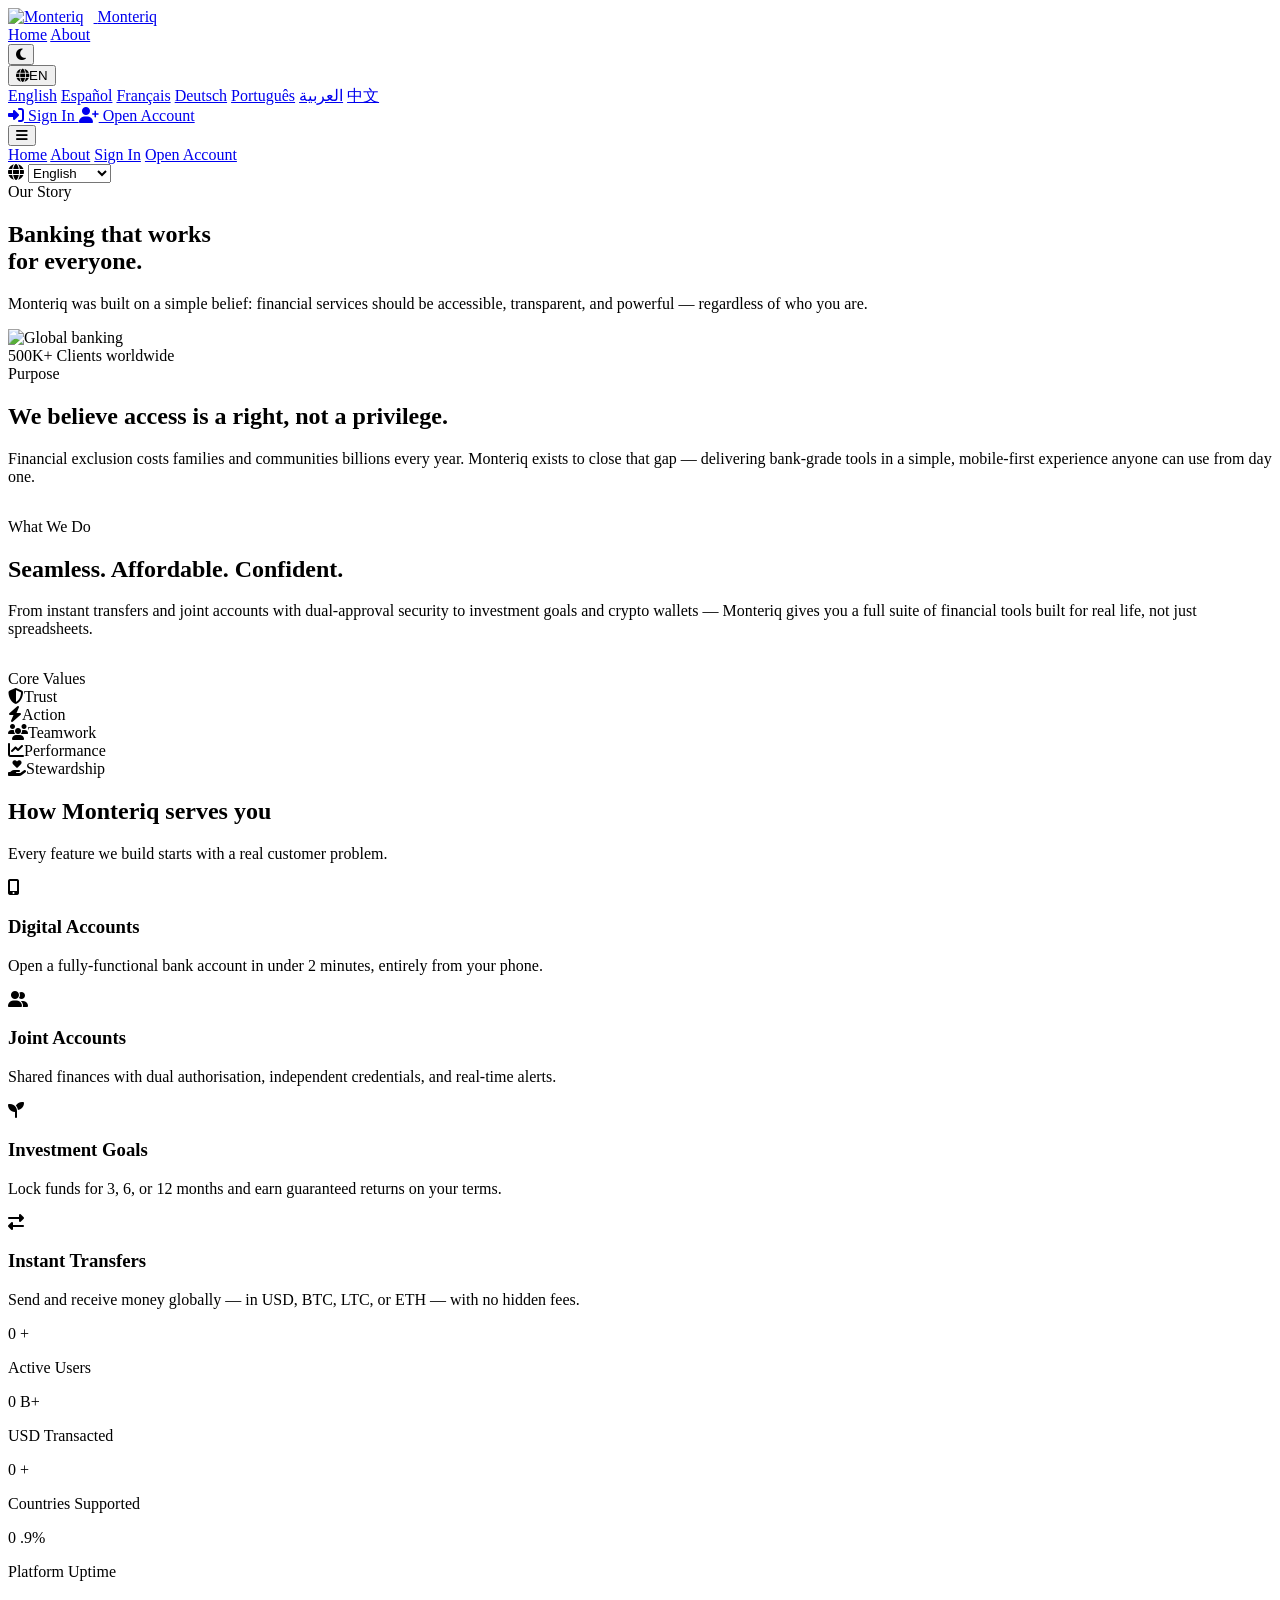
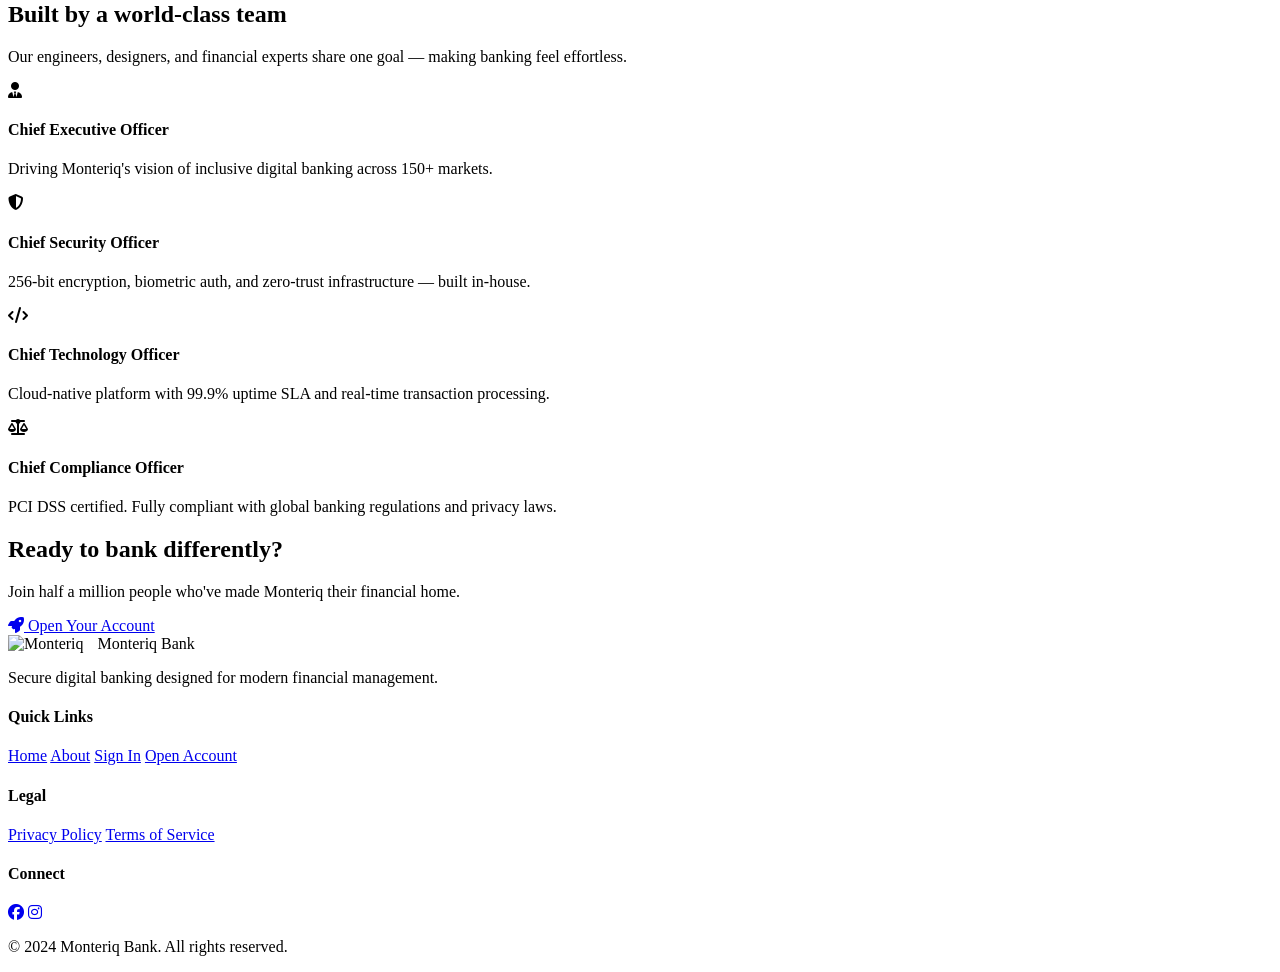
==== public/about.html @ e7276f1b "initial commit" ====
<!DOCTYPE html>
<html lang="en" data-theme="light">
<head>
    <meta charset="UTF-8">
    <meta name="viewport" content="width=device-width, initial-scale=1.0, maximum-scale=1.0, user-scalable=yes">
    <title>About Monteriq Bank — Our Mission & Story</title>
    
    <!-- Open Graph / Social Media Meta Tags -->
    <meta property="og:title" content="Monteriq Bank">
    <meta property="og:description" content="Banking that works for everyone.">
    <meta property="og:image" content="https://res.cloudinary.com/dcudfj0sm/image/upload/v1774079843/Monteriq_OG_ptckni.png">
    <meta property="og:url" content="https://monteriq-bank.com">
    <meta property="og:type" content="website">
    <meta property="og:site_name" content="Monteriq Bank">
    
    <!-- Twitter Card -->
    <meta name="twitter:card" content="summary_large_image">
    <meta name="twitter:title" content="Monteriq Bank">
    <meta name="twitter:description" content="Banking that works for everyone.">
    <meta name="twitter:image" content="https://res.cloudinary.com/dcudfj0sm/image/upload/v1774079843/Monteriq_OG_ptckni.png">
    
    <!-- Favicon -->
    <link rel="icon" type="image/png" href="https://res.cloudinary.com/dcudfj0sm/image/upload/v1774079843/monteriqfavicon_h2htpp.png">
    <link rel="apple-touch-icon" href="https://res.cloudinary.com/dcudfj0sm/image/upload/v1774079843/monteriqfavicon_h2htpp.png">

    <!-- Font Awesome -->
    <link rel="stylesheet" href="https://cdnjs.cloudflare.com/ajax/libs/font-awesome/6.5.1/css/all.min.css">
    <!-- Google Fonts -->
    <link href="https://fonts.googleapis.com/css2?family=Syne:wght@400;600;700;800&family=DM+Sans:ital,wght@0,300;0,400;0,500;0,600;1,300&display=swap" rel="stylesheet">

    <!-- Shared CSS -->
    <link rel="stylesheet" href="/css/main.css">
    <link rel="stylesheet" href="/css/components.css">
    <link rel="stylesheet" href="/css/utilities.css">
    <link rel="stylesheet" href="/css/theme.css">

    <!-- About-specific CSS -->
    <link rel="stylesheet" href="/css/pages/about.css">
    <link rel="stylesheet" href="/css/pages/home.css">
</head>
<body>

<!-- ══════════════════════════════════════════════
     NAVBAR  (identical structure to home.html)
══════════════════════════════════════════════ -->
<nav class="navbar">
    <div class="nav-container">
        <div class="nav-left">
            <a href="/home.html" class="logo">
                <img src="https://res.cloudinary.com/dmbgczlom/image/upload/v1772982505/Monteriq-logo_v2s9ns.svg"
                     alt="Monteriq" class="logo-img"
                     style="height:36px;width:36px;margin-right:10px;">
                <span>Monteriq</span>
            </a>
        </div>

        <div class="nav-right">
            <div class="nav-links">
                <a href="/home.html">Home</a>
                <a href="/about.html" class="active">About</a>
            </div>

            <div class="nav-actions">
                <button class="theme-toggle" id="themeToggle"><i class="fas fa-moon"></i></button>

                <!-- Language selector -->
                <div class="language-selector">
                    <button class="lang-btn"><i class="fas fa-globe"></i><span>EN</span></button>
                    <div class="lang-dropdown">
                        <a href="#" data-lang="en">English</a>
                        <a href="#" data-lang="es">Español</a>
                        <a href="#" data-lang="fr">Français</a>
                        <a href="#" data-lang="de">Deutsch</a>
                        <a href="#" data-lang="pt">Português</a>
                        <a href="#" data-lang="ar">العربية</a>
                        <a href="#" data-lang="zh">中文</a>
                    </div>
                </div>

                <div class="auth-buttons">
                    <a href="/auth.html" class="btn btn-outline">
                        <i class="fas fa-sign-in-alt"></i> Sign In
                    </a>
                    <a href="/auth.html" class="btn btn-primary">
                        <i class="fas fa-user-plus"></i> Open Account
                    </a>
                </div>
            </div>

            <button class="mobile-menu-toggle"><i class="fas fa-bars"></i></button>
        </div>
    </div>

    <!-- Mobile Menu -->
    <div class="mobile-menu">
        <a href="/home.html">Home</a>
        <a href="/about.html">About</a>
        <a href="/auth.html">Sign In</a>
        <a href="/auth.html">Open Account</a>
        <div class="mobile-lang">
            <i class="fas fa-globe"></i>
            <select id="mobileLangSelect">
                <option value="en">English</option>
                <option value="es">Español</option>
                <option value="fr">Français</option>
                <option value="de">Deutsch</option>
                <option value="pt">Português</option>
                <option value="ar">العربية</option>
                <option value="zh">中文</option>
            </select>
        </div>
    </div>
</nav>

<!-- ══════════════════════════════════════════════
     HERO — Mission Banner (accent bg)
══════════════════════════════════════════════ -->
<section class="about-hero">
    <div class="container">
        <div class="about-hero__tag">Our Story</div>
        <h1 class="about-hero__headline">
            Banking that works<br>
            <span class="about-hero__accent">for everyone.</span>
        </h1>
        <p class="about-hero__sub">
            Monteriq was built on a simple belief: financial services should be
            accessible, transparent, and powerful — regardless of who you are.
        </p>
    </div>
</section>

<!-- ══════════════════════════════════════════════
     PURPOSE / MISSION SPLIT  (image + text)
══════════════════════════════════════════════ -->
<section class="about-split container">
    <div class="about-split__visual">
        <img src="https://res.cloudinary.com/dmbgczlom/image/upload/v1772879558/global_jevwvj.webp"
             alt="Global banking" class="about-split__img">
        <div class="about-split__stat-bubble">
            <span class="stat-num">500K+</span>
            <span class="stat-lbl">Clients worldwide</span>
        </div>
    </div>

    <div class="about-split__content">
        <div class="about-section-tag">Purpose</div>
        <h2 class="about-h2">We believe access is a right, not a privilege.</h2>
        <p>Financial exclusion costs families and communities billions every year.
           Monteriq exists to close that gap — delivering bank-grade tools in a
           simple, mobile-first experience anyone can use from day one.</p>

        <div class="about-section-tag" style="margin-top:2rem;">What We Do</div>
        <h2 class="about-h2">Seamless. Affordable. Confident.</h2>
        <p>From instant transfers and joint accounts with dual-approval security
           to investment goals and crypto wallets — Monteriq gives you a full suite
           of financial tools built for real life, not just spreadsheets.</p>

        <div class="about-section-tag" style="margin-top:2rem;">Core Values</div>
        <div class="about-values">
            <div class="about-value"><i class="fas fa-shield-halved"></i><span>Trust</span></div>
            <div class="about-value"><i class="fas fa-bolt"></i><span>Action</span></div>
            <div class="about-value"><i class="fas fa-users"></i><span>Teamwork</span></div>
            <div class="about-value"><i class="fas fa-chart-line"></i><span>Performance</span></div>
            <div class="about-value"><i class="fas fa-hand-holding-heart"></i><span>Stewardship</span></div>
        </div>
    </div>
</section>

<!-- ══════════════════════════════════════════════
     HOW WE SERVE — 4-column icon grid
══════════════════════════════════════════════ -->
<section class="about-how">
    <div class="container">
        <h2 class="about-section-heading">How Monteriq serves you</h2>
        <p class="about-section-sub">Every feature we build starts with a real customer problem.</p>

        <div class="about-how__grid">
            <div class="about-how__card">
                <div class="about-how__icon"><i class="fas fa-mobile-alt"></i></div>
                <h3>Digital Accounts</h3>
                <p>Open a fully-functional bank account in under 2 minutes, entirely from your phone.</p>
            </div>
            <div class="about-how__card">
                <div class="about-how__icon"><i class="fas fa-user-friends"></i></div>
                <h3>Joint Accounts</h3>
                <p>Shared finances with dual authorisation, independent credentials, and real-time alerts.</p>
            </div>
            <div class="about-how__card">
                <div class="about-how__icon"><i class="fas fa-seedling"></i></div>
                <h3>Investment Goals</h3>
                <p>Lock funds for 3, 6, or 12 months and earn guaranteed returns on your terms.</p>
            </div>
            <div class="about-how__card">
                <div class="about-how__icon"><i class="fas fa-exchange-alt"></i></div>
                <h3>Instant Transfers</h3>
                <p>Send and receive money globally — in USD, BTC, LTC, or ETH — with no hidden fees.</p>
            </div>
        </div>
    </div>
</section>

<!-- ══════════════════════════════════════════════
     STATS — credential numbers row
══════════════════════════════════════════════ -->
<section class="about-stats">
    <div class="container">
        <div class="about-stats__grid">
            <div class="about-stats__item">
                <span class="about-stats__num" data-count="500000">0</span>
                <span class="about-stats__unit">+</span>
                <p>Active Users</p>
            </div>
            <div class="about-stats__item">
                <span class="about-stats__num" data-count="2">0</span>
                <span class="about-stats__unit">B+</span>
                <p>USD Transacted</p>
            </div>
            <div class="about-stats__item">
                <span class="about-stats__num" data-count="150">0</span>
                <span class="about-stats__unit">+</span>
                <p>Countries Supported</p>
            </div>
            <div class="about-stats__item">
                <span class="about-stats__num" data-count="99">0</span>
                <span class="about-stats__unit">.9%</span>
                <p>Platform Uptime</p>
            </div>
        </div>
    </div>
</section>

<!-- ══════════════════════════════════════════════
     TEAM / LEADERSHIP  (optional placeholder)
══════════════════════════════════════════════ -->
<section class="about-leadership container">
    <h2 class="about-section-heading">Built by a world-class team</h2>
    <p class="about-section-sub">Our engineers, designers, and financial experts share one goal — making banking feel effortless.</p>

    <div class="about-leadership__grid">
        <div class="about-leadership__card">
            <div class="about-leadership__avatar"><i class="fas fa-user-tie"></i></div>
            <h4>Chief Executive Officer</h4>
            <p>Driving Monteriq's vision of inclusive digital banking across 150+ markets.</p>
        </div>
        <div class="about-leadership__card">
            <div class="about-leadership__avatar"><i class="fas fa-shield-alt"></i></div>
            <h4>Chief Security Officer</h4>
            <p>256-bit encryption, biometric auth, and zero-trust infrastructure — built in-house.</p>
        </div>
        <div class="about-leadership__card">
            <div class="about-leadership__avatar"><i class="fas fa-code"></i></div>
            <h4>Chief Technology Officer</h4>
            <p>Cloud-native platform with 99.9% uptime SLA and real-time transaction processing.</p>
        </div>
        <div class="about-leadership__card">
            <div class="about-leadership__avatar"><i class="fas fa-balance-scale"></i></div>
            <h4>Chief Compliance Officer</h4>
            <p>PCI DSS certified. Fully compliant with global banking regulations and privacy laws.</p>
        </div>
    </div>
</section>

<!-- ══════════════════════════════════════════════
     CTA
══════════════════════════════════════════════ -->
<section class="about-cta">
    <div class="container">
        <h2>Ready to bank differently?</h2>
        <p>Join half a million people who've made Monteriq their financial home.</p>
        <a href="/auth.html" class="btn btn-primary btn-large">
            <i class="fas fa-rocket"></i> Open Your Account
        </a>
    </div>
</section>

<!-- Footer -->
<footer class="footer">
    <div class="container">
        <div class="footer-grid">
            <div class="footer-col">
                <div class="footer-logo">
                    <img src="https://res.cloudinary.com/dmbgczlom/image/upload/v1772982505/Monteriq-logo_v2s9ns.svg"
                         alt="Monteriq" class="footer-logo-img"
                         style="height: 32px; width: 32px; margin-right: 10px;">
                    <span>Monteriq Bank</span>
                </div>
                <p>Secure digital banking designed for modern financial management.</p>
            </div>

            <div class="footer-col">
                <h4>Quick Links</h4>
                <a href="/home.html">Home</a>
                <a href="/about.html">About</a>
                <a href="/auth.html">Sign In</a>
                <a href="/auth.html">Open Account</a>
            </div>

            <div class="footer-col">
                <h4>Legal</h4>
                <a href="#" onclick="openPrivacyPolicy(event)">Privacy Policy</a>
                <a href="#" onclick="openTerms(event)">Terms of Service</a>
            </div>

            <div class="footer-col">
                <h4>Connect</h4>
                <div class="social-links">
                    <a href="#"><i class="fab fa-facebook"></i></a>
                    <a href="#"><i class="fab fa-instagram"></i></a>
                </div>
            </div>
        </div>

        <div class="footer-bottom">
            <p>&copy; 2024 Monteriq Bank. All rights reserved.</p>
        </div>
    </div>
</footer>

<!-- ══════════════════════════════════════════════
     SCRIPTS
══════════════════════════════════════════════ -->
<script src="/js/config.js"></script>
<script src="/js/utils/helpers.js"></script>
<script src="/js/components/navbar.js"></script>
<script src="/js/components/languageSwitcher.js"></script>
<script src="/js/pages/about.js"></script>
<script src="/js/legal.js"></script>

<!-- Tawk.to Live Chat -->
<script type="text/javascript">
var Tawk_API=Tawk_API||{},Tawk_LoadStart=new Date();
(function(){
    var s1=document.createElement("script"),s0=document.getElementsByTagName("script")[0];
    s1.async=true;
    s1.src='https://embed.tawk.to/69bd820f1f2eee1c3a8ff028/1jk6483t0';
    s1.charset='UTF-8';
    s1.setAttribute('crossorigin','*');
    s0.parentNode.insertBefore(s1,s0);
})();
</script>

<!-- Google Translate -->
<div id="google_translate_element" style="display:none;"></div>
<script>function googleTranslateElementInit(){new google.translate.TranslateElement({pageLanguage:'en'},'google_translate_element');}</script>
<script src="https://translate.google.com/translate_a/element.js?cb=googleTranslateElementInit"></script>
<style>.goog-te-banner-frame,.skiptranslate{display:none!important;}body{top:0!important;}.goog-te-gadget{display:none!important;}</style>

</body>
</html>
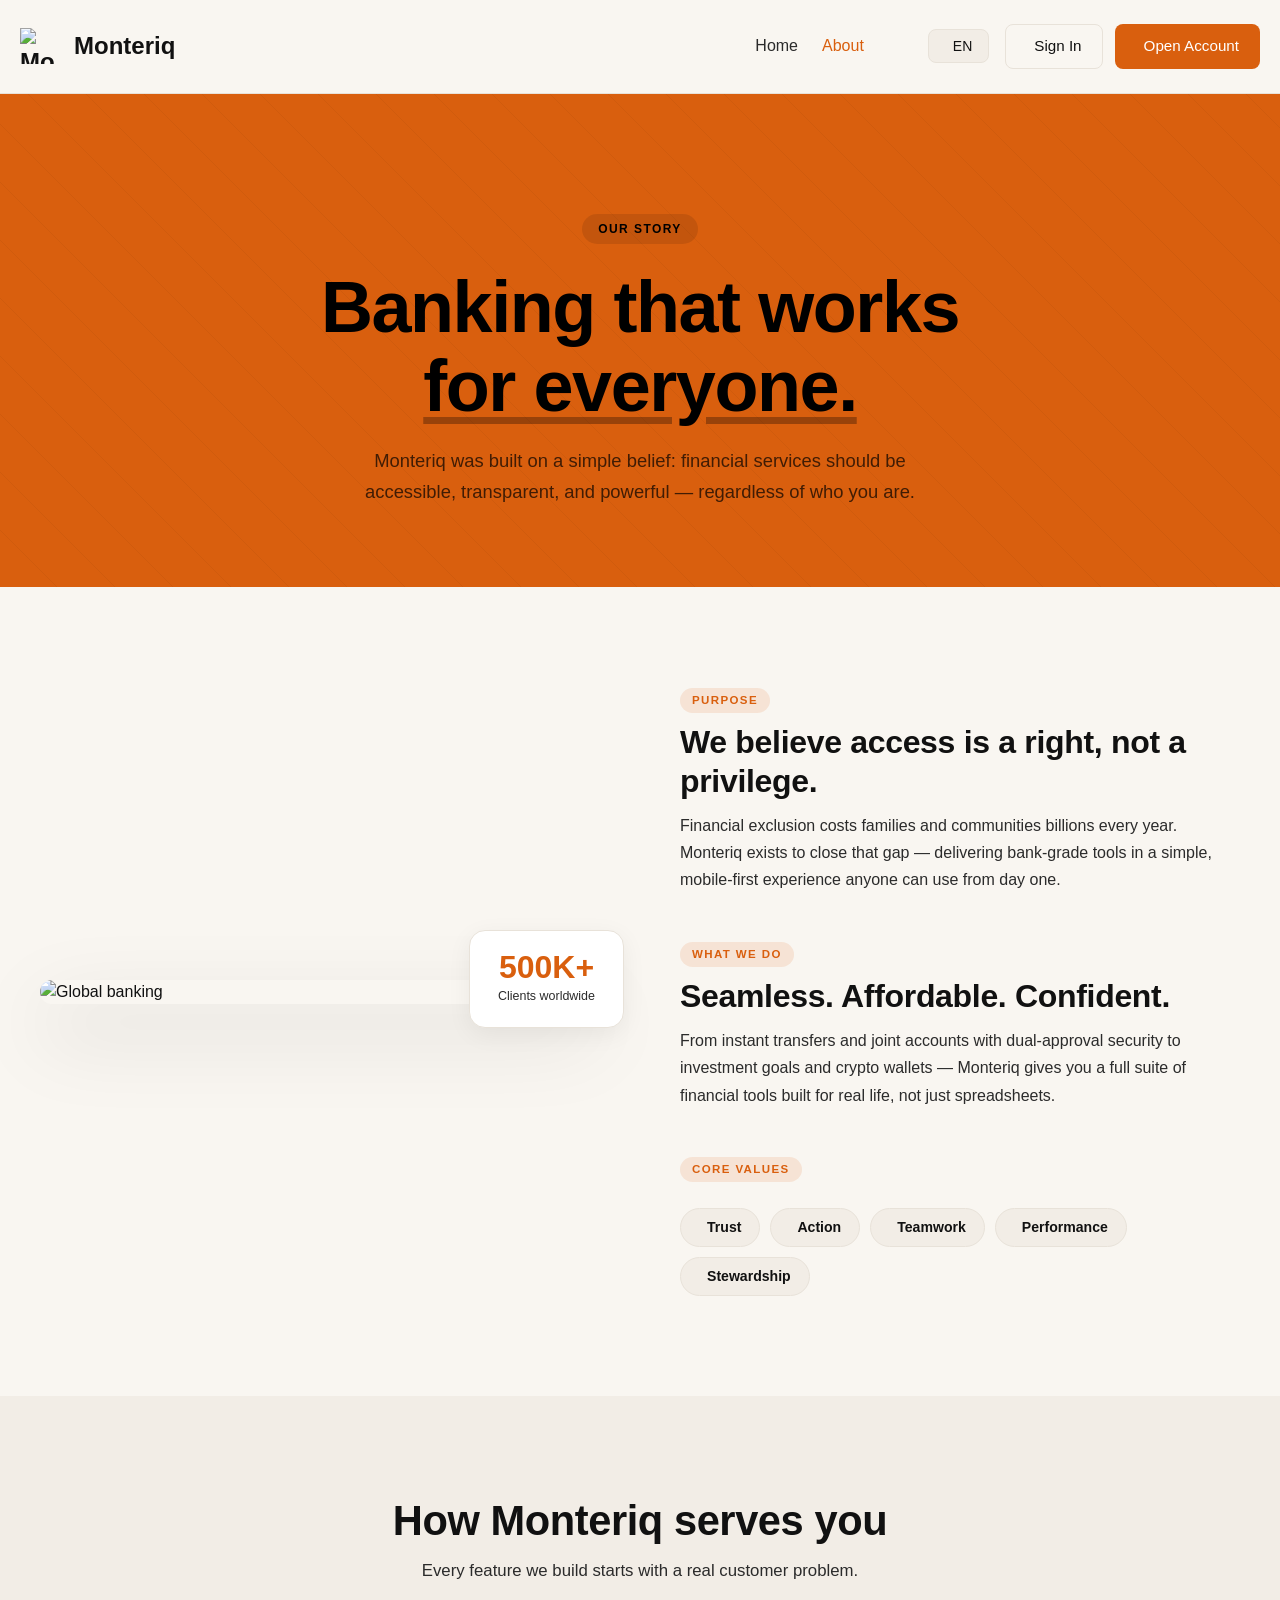
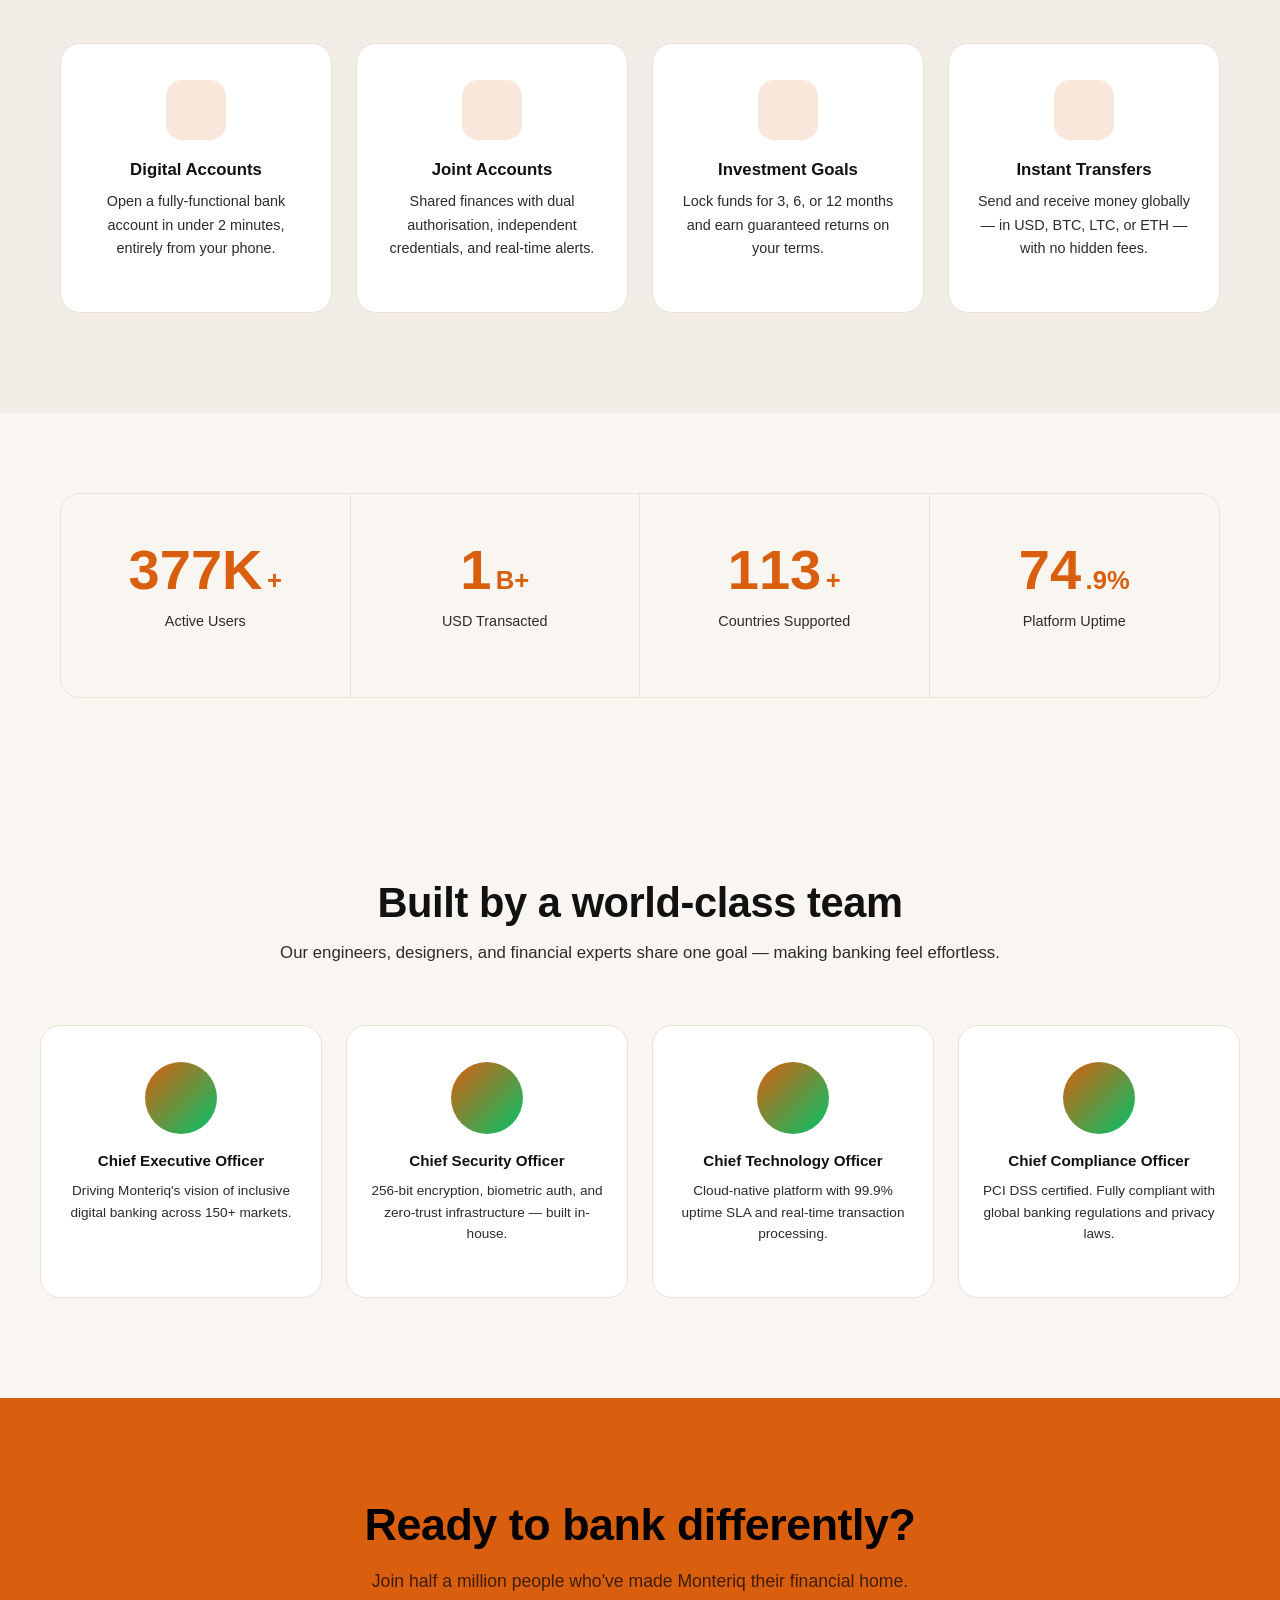
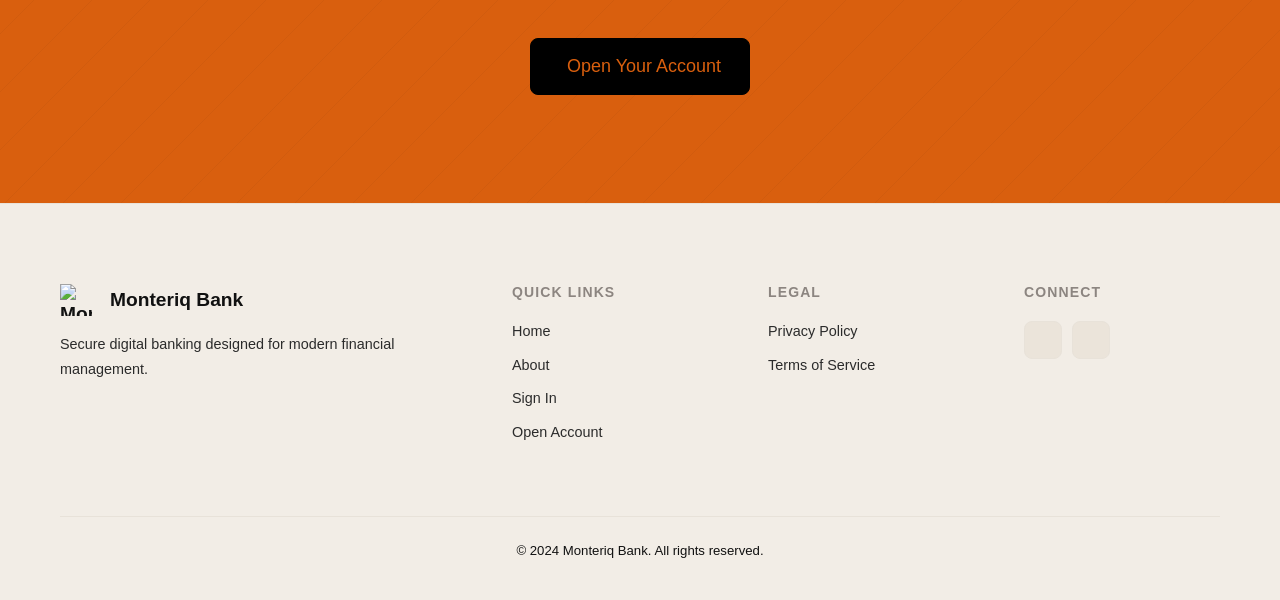
==== commit 609db14f: "urls changed" ====
--- a/public/about.html
+++ b/public/about.html
@@ -24,19 +24,19 @@
     <link rel="apple-touch-icon" href="https://res.cloudinary.com/dcudfj0sm/image/upload/v1774079843/monteriqfavicon_h2htpp.png">
 
     <!-- Font Awesome -->
-    <link rel="stylesheet" href="https://cdnjs.cloudflare.com/ajax/libs/font-awesome/6.5.1/css/all.min.css">
+    <link rel="stylesheet" href="https://cdnjs.cloudflare.com/ajax/libs/font-awesome/6.5.1/public/css/all.min.css">
     <!-- Google Fonts -->
     <link href="https://fonts.googleapis.com/css2?family=Syne:wght@400;600;700;800&family=DM+Sans:ital,wght@0,300;0,400;0,500;0,600;1,300&display=swap" rel="stylesheet">
 
     <!-- Shared CSS -->
-    <link rel="stylesheet" href="/css/main.css">
-    <link rel="stylesheet" href="/css/components.css">
-    <link rel="stylesheet" href="/css/utilities.css">
-    <link rel="stylesheet" href="/css/theme.css">
+    <link rel="stylesheet" href="/public/css/main.css">
+    <link rel="stylesheet" href="/public/css/components.css">
+    <link rel="stylesheet" href="/public/css/utilities.css">
+    <link rel="stylesheet" href="/public/css/theme.css">
 
     <!-- About-specific CSS -->
-    <link rel="stylesheet" href="/css/pages/about.css">
-    <link rel="stylesheet" href="/css/pages/home.css">
+    <link rel="stylesheet" href="/public/css/pages/about.css">
+    <link rel="stylesheet" href="/public/css/pages/home.css">
 </head>
 <body>
 
@@ -319,12 +319,12 @@
 <!-- ══════════════════════════════════════════════
      SCRIPTS
 ══════════════════════════════════════════════ -->
-<script src="/js/config.js"></script>
-<script src="/js/utils/helpers.js"></script>
-<script src="/js/components/navbar.js"></script>
-<script src="/js/components/languageSwitcher.js"></script>
-<script src="/js/pages/about.js"></script>
-<script src="/js/legal.js"></script>
+<script src="/public/js/config.js"></script>
+<script src="/public/js/utils/helpers.js"></script>
+<script src="/public/js/components/navbar.js"></script>
+<script src="/public/js/components/languageSwitcher.js"></script>
+<script src="/public/js/pages/about.js"></script>
+<script src="/public/js/legal.js"></script>
 
 <!-- Tawk.to Live Chat -->
 <script type="text/javascript">
--- a/public/css/main.css
+++ b/public/css/main.css
@@ -0,0 +1,668 @@
+/* Monteriq Bank - Main CSS */
+* {
+    margin: 0;
+    padding: 0;
+    box-sizing: border-box;
+}
+
+body {
+    font-family: 'Inter', -apple-system, BlinkMacSystemFont, sans-serif;
+    background-color: var(--bg-primary);
+    color: var(--text-primary);
+    line-height: 1.5;
+    -webkit-font-smoothing: antialiased;
+    -moz-osx-font-smoothing: grayscale;
+}
+
+/* Light Theme (Default) — Bone & Carbon */
+:root {
+    --bg-primary: #F9F6F1;
+    --bg-secondary: #F2EDE6;
+    --bg-tertiary: #EBE4DA;
+    --text-primary: #111111;
+    --text-secondary: #4A4540;
+    --text-tertiary: #8C8580;
+    --accent-primary: #D95F0E;
+    --accent-secondary: #BF5210;
+    --success: #2D7A4F;
+    --warning: #C47A1A;
+    --error: #C0392B;
+    --border: #E8E2D9;
+    --card-bg: #FFFFFF;
+    --shadow: rgba(17, 17, 17, 0.06) 0px 6px 24px 0px;
+        --card-bg-rgb: 255, 255, 255; 
+}
+
+/* Dark Theme — Carbon */
+[data-theme="dark"] {
+    --bg-primary: #111111;
+    --bg-secondary: #1C1C1C;
+    --bg-tertiary: #242424;
+    --text-primary: #F5F0E8;
+    --text-secondary: #B0A89E;
+    --text-tertiary: #736C65;
+    --accent-primary: #D95F0E;
+    --accent-secondary: #F0700F;
+    --success: #3DAA6A;
+    --warning: #E09020;
+    --error: #E04535;
+    --border: #2E2E2E;
+    --card-bg: #1C1C1C;
+    --shadow: rgba(0, 0, 0, 0.35) 0px 6px 24px 0px;
+     --card-bg-rgb: 18, 20, 28;
+}
+
+/* Container */
+.container {
+    max-width: 1200px;
+    margin: 0 auto;
+    padding: 0 20px;
+    width: 100%;
+}
+
+/* Typography */
+h1, h2, h3, h4, h5, h6 {
+    color: var(--text-primary);
+    font-weight: 600;
+    line-height: 1.2;
+    margin-bottom: 1rem;
+}
+
+h1 {
+    font-size: 3rem;
+    letter-spacing: -0.02em;
+}
+
+h2 {
+    font-size: 2.25rem;
+    letter-spacing: -0.01em;
+}
+
+h3 {
+    font-size: 1.5rem;
+}
+
+h4 {
+    font-size: 1.25rem;
+}
+
+p {
+    color: var(--text-primary);
+    margin-bottom: 1rem;
+}
+
+a {
+    color: var(--accent-primary);
+    text-decoration: none;
+    transition: color 0.2s;
+}
+
+
+
+/* Buttons */
+.btn {
+    display: inline-flex;
+    align-items: center;
+    justify-content: center;
+    gap: 8px;
+    padding: 10px 20px;
+    border: none;
+    border-radius: 8px;
+    font-size: 0.95rem;
+    font-weight: 500;
+    cursor: pointer;
+    transition: all 0.2s;
+    background-color: var(--bg-tertiary);
+    color: var(--text-primary);
+    border: 1px solid transparent;
+    margin: 0.5rem 0rem;
+}
+
+.btn:hover {
+    transform: translateY(-1px);
+    box-shadow: var(--shadow);
+}
+
+.btn:active {
+    transform: translateY(0);
+}
+
+.btn:disabled {
+    opacity: 0.5;
+    cursor: not-allowed;
+    pointer-events: none;
+}
+
+.btn-primary {
+    background-color: var(--accent-primary);
+    color: white;
+}
+
+
+
+.btn-outline {
+    background-color: transparent;
+    border: 1px solid var(--border);
+    color: var(--text-primary);
+}
+
+.btn-outline:hover {
+    background-color: var(--bg-tertiary);
+    border-color: var(--text-tertiary);
+}
+
+.btn-success {
+    background-color: var(--success);
+    color: white;
+}
+
+.btn-warning {
+    background-color: var(--warning);
+    color: white;
+}
+
+.btn-error {
+    background-color: var(--error);
+    color: white;
+}
+
+.btn-small {
+    padding: 6px 12px;
+    font-size: 0.875rem;
+}
+
+.btn-large {
+    padding: 14px 28px;
+    font-size: 1.125rem;
+}
+
+/* Forms */
+.form-group {
+    margin-bottom: 20px;
+}
+
+.form-label {
+    display: block;
+    margin-bottom: 8px;
+    color: var(--text-secondary);
+    font-weight: 500;
+    font-size: 0.875rem;
+}
+
+.form-input {
+    width: 100%;
+    padding: 12px 16px;
+    border: 1px solid var(--border);
+    border-radius: 8px;
+    background-color: var(--bg-primary);
+    color: var(--text-primary);
+    font-size: 1rem;
+    transition: all 0.2s;
+}
+
+.form-input:hover {
+    border-color: var(--text-tertiary);
+}
+
+.form-input:focus {
+    outline: none;
+    border-color: var(--accent-primary);
+    box-shadow: 0 0 0 3px rgba(217, 95, 14, 0.12);
+}
+
+.form-input.error {
+    border-color: var(--error);
+}
+
+.form-input.success {
+    border-color: var(--success);
+}
+
+.form-textarea {
+    width: 100%;
+    padding: 12px 16px;
+    border: 1px solid var(--border);
+    border-radius: 8px;
+    background-color: var(--bg-primary);
+    color: var(--text-primary);
+    font-size: 1rem;
+    min-height: 100px;
+    resize: vertical;
+}
+
+.form-select {
+    width: 100%;
+    padding: 12px 16px;
+    border: 1px solid var(--border);
+    border-radius: 8px;
+    background-color: var(--bg-primary);
+    color: var(--text-primary);
+    font-size: 1rem;
+    cursor: pointer;
+    appearance: none;
+    background-image: url("data:image/svg+xml;charset=UTF-8,%3csvg xmlns='http://www.w3.org/2000/svg' viewBox='0 0 24 24' fill='none' stroke='currentColor' stroke-width='2' stroke-linecap='round' stroke-linejoin='round'%3e%3cpolyline points='6 9 12 15 18 9'%3e%3c/polyline%3e%3c/svg%3e");
+    background-repeat: no-repeat;
+    background-position: right 12px center;
+    background-size: 16px;
+}
+
+.form-checkbox {
+    display: flex;
+    align-items: center;
+    gap: 8px;
+    cursor: pointer;
+}
+
+.form-checkbox input[type="checkbox"] {
+    width: 18px;
+    height: 18px;
+    cursor: pointer;
+    accent-color: var(--accent-primary);
+}
+
+.form-radio {
+    display: flex;
+    align-items: center;
+    gap: 8px;
+    cursor: pointer;
+}
+
+.form-radio input[type="radio"] {
+    width: 18px;
+    height: 18px;
+    cursor: pointer;
+    accent-color: var(--accent-primary);
+}
+
+.form-error {
+    color: var(--error);
+    font-size: 0.875rem;
+    margin-top: 4px;
+    display: block;
+}
+
+.form-hint {
+    color: var(--text-tertiary);
+    font-size: 0.875rem;
+    margin-top: 4px;
+    display: block;
+}
+
+/* Cards */
+.card {
+    background-color: var(--card-bg);
+    border: 1px solid var(--border);
+    border-radius: 12px;
+    padding: 24px;
+    transition: all 0.2s;
+}
+
+.card-hoverable:hover {
+    box-shadow: var(--shadow);
+    transform: translateY(-2px);
+}
+
+.card-header {
+    margin-bottom: 20px;
+    padding-bottom: 20px;
+    border-bottom: 1px solid var(--border);
+}
+
+.card-header h3 {
+    margin-bottom: 0;
+}
+
+.card-footer {
+    margin-top: 20px;
+    padding-top: 20px;
+    border-top: 1px solid var(--border);
+}
+
+/* Grid System */
+.row {
+    display: flex;
+    flex-wrap: wrap;
+    margin: -12px;
+}
+
+.col {
+    flex: 1;
+    padding: 12px;
+}
+
+.col-1 { flex: 0 0 8.333%; }
+.col-2 { flex: 0 0 16.667%; }
+.col-3 { flex: 0 0 25%; }
+.col-4 { flex: 0 0 33.333%; }
+.col-5 { flex: 0 0 41.667%; }
+.col-6 { flex: 0 0 50%; }
+.col-7 { flex: 0 0 58.333%; }
+.col-8 { flex: 0 0 66.667%; }
+.col-9 { flex: 0 0 75%; }
+.col-10 { flex: 0 0 83.333%; }
+.col-11 { flex: 0 0 91.667%; }
+.col-12 { flex: 0 0 100%; }
+
+/* Dividers */
+.divider {
+    border: none;
+    border-top: 1px solid var(--border);
+    margin: 20px 0;
+}
+
+.divider-vertical {
+    width: 1px;
+    height: auto;
+    background-color: var(--border);
+    margin: 0 20px;
+}
+
+/* Lists */
+.list {
+    list-style: none;
+    padding: 0;
+}
+
+.list-item {
+    padding: 12px 0;
+    border-bottom: 1px solid var(--border);
+}
+
+.list-item:last-child {
+    border-bottom: none;
+}
+
+.list-inline {
+    display: flex;
+    gap: 16px;
+    list-style: none;
+    padding: 0;
+}
+
+/* Images */
+.img-fluid {
+    max-width: 100%;
+    height: auto;
+}
+
+.img-rounded {
+    border-radius: 8px;
+}
+
+.img-circle {
+    border-radius: 50%;
+}
+
+/* Icons */
+.icon-small {
+    font-size: 1rem;
+}
+
+.icon-medium {
+    font-size: 1.5rem;
+}
+
+.icon-large {
+    font-size: 2rem;
+}
+
+/* Breadcrumbs */
+.breadcrumb {
+    display: flex;
+    align-items: center;
+    gap: 8px;
+    list-style: none;
+    padding: 16px 0;
+}
+
+.breadcrumb-item {
+    color: var(--text-secondary);
+    font-size: 0.875rem;
+}
+
+.breadcrumb-item:not(:last-child)::after {
+    content: '/';
+    margin-left: 8px;
+    color: var(--text-tertiary);
+}
+
+.breadcrumb-item a {
+    color: var(--text-secondary);
+    text-decoration: none;
+}
+
+.breadcrumb-item a:hover {
+    color: var(--accent-primary);
+}
+
+.breadcrumb-item.active {
+    color: var(--text-primary);
+    font-weight: 500;
+}
+
+/* Pagination */
+.pagination {
+    display: flex;
+    gap: 8px;
+    list-style: none;
+    padding: 20px 0;
+}
+
+.page-item {
+    min-width: 40px;
+    height: 40px;
+    display: flex;
+    align-items: center;
+    justify-content: center;
+    border: 1px solid var(--border);
+    border-radius: 8px;
+    background-color: var(--bg-primary);
+    color: var(--text-primary);
+    cursor: pointer;
+    transition: all 0.2s;
+}
+
+.page-item:hover {
+    background-color: var(--bg-tertiary);
+    border-color: var(--text-tertiary);
+}
+
+.page-item.active {
+    background-color: var(--accent-primary);
+    border-color: var(--accent-primary);
+    color: white;
+}
+
+.page-item.disabled {
+    opacity: 0.5;
+    cursor: not-allowed;
+    pointer-events: none;
+}
+
+/* Dropdown */
+.dropdown {
+    position: relative;
+    display: inline-block;
+}
+
+.dropdown-menu {
+    position: absolute;
+    top: 100%;
+    left: 0;
+    min-width: 200px;
+    background-color: var(--card-bg);
+    border: 1px solid var(--border);
+    border-radius: 8px;
+    box-shadow: var(--shadow);
+    z-index: 100;
+    display: none;
+}
+
+.dropdown-menu.right {
+    left: auto;
+    right: 0;
+}
+
+.dropdown.active .dropdown-menu {
+    display: block;
+}
+
+.dropdown-item {
+    display: block;
+    padding: 10px 16px;
+    color: var(--text-primary);
+    text-decoration: none;
+    transition: background-color 0.2s;
+}
+
+.dropdown-item:hover {
+    background-color: var(--bg-tertiary);
+}
+
+.dropdown-divider {
+    height: 1px;
+    background-color: var(--border);
+    margin: 4px 0;
+}
+
+/* Accordion */
+.accordion-item {
+    border: 1px solid var(--border);
+    border-radius: 8px;
+    margin-bottom: 8px;
+}
+
+.accordion-header {
+    padding: 16px 20px;
+    background-color: var(--bg-secondary);
+    cursor: pointer;
+    display: flex;
+    align-items: center;
+    justify-content: space-between;
+    font-weight: 500;
+}
+
+.accordion-header i {
+    transition: transform 0.2s;
+}
+
+.accordion-item.active .accordion-header i {
+    transform: rotate(180deg);
+}
+
+.accordion-body {
+    padding: 20px;
+    display: none;
+}
+
+.accordion-item.active .accordion-body {
+    display: block;
+}
+
+/* Responsive Breakpoints */
+@media (max-width: 1200px) {
+    .container {
+        max-width: 960px;
+    }
+}
+
+@media (max-width: 992px) {
+    .container {
+        max-width: 720px;
+    }
+    
+    h1 {
+        font-size: 2.5rem;
+    }
+    
+    h2 {
+        font-size: 2rem;
+    }
+}
+
+@media (max-width: 768px) {
+    .container {
+        max-width: 540px;
+    }
+    
+    h1 {
+        font-size: 2rem;
+    }
+    
+    h2 {
+        font-size: 1.75rem;
+    }
+    
+    .row {
+        flex-direction: column;
+    }
+    
+    .col-1, .col-2, .col-3, .col-4, .col-5, .col-6, 
+    .col-7, .col-8, .col-9, .col-10, .col-11, .col-12 {
+        flex: 0 0 100%;
+    }
+}
+
+@media (max-width: 576px) {
+    .container {
+        padding: 0 16px;
+    }
+    
+    .btn-large {
+        width: 100%;
+    }
+}
+
+/* Print Styles */
+@media print {
+    .no-print {
+        display: none !important;
+    }
+    
+    .print-only {
+        display: block !important;
+    }
+    
+    body {
+        background-color: white;
+        color: black;
+    }
+    
+    a {
+        color: black;
+        text-decoration: underline;
+    }
+}
+
+/* Animation Keyframes */
+@keyframes fadeIn {
+    from { opacity: 0; }
+    to { opacity: 1; }
+}
+
+@keyframes slideInUp {
+    from { transform: translateY(20px); opacity: 0; }
+    to { transform: translateY(0); opacity: 1; }
+}
+
+@keyframes slideInDown {
+    from { transform: translateY(-20px); opacity: 0; }
+    to { transform: translateY(0); opacity: 1; }
+}
+
+@keyframes slideInLeft {
+    from { transform: translateX(-20px); opacity: 0; }
+    to { transform: translateX(0); opacity: 1; }
+}
+
+@keyframes slideInRight {
+    from { transform: translateX(20px); opacity: 0; }
+    to { transform: translateX(0); opacity: 1; }
+}
+
+/* Utility Animation Classes */
+.animate-fadeIn { animation: fadeIn 0.3s ease; }
+.animate-slideInUp { animation: slideInUp 0.3s ease; }
+.animate-slideInDown { animation: slideInDown 0.3s ease; }
+.animate-slideInLeft { animation: slideInLeft 0.3s ease; }
+.animate-slideInRight { animation: slideInRight 0.3s ease; }
--- a/public/css/components.css
+++ b/public/css/components.css
@@ -0,0 +1,527 @@
+/* Monteriq Bank - Components CSS */
+
+/* Navigation Bar */
+.navbar {
+    background-color: var(--bg-primary);
+    border-bottom: 1px solid var(--border);
+    position: sticky;
+    top: 0;
+    z-index: 1000;
+    backdrop-filter: blur(10px);
+    -webkit-backdrop-filter: blur(10px);
+}
+
+.nav-container {
+    
+    margin: 0 auto;
+    padding: 16px 20px;
+    display: flex;
+    justify-content: space-between;
+    align-items: center;
+}
+
+.logo {
+    display: flex;
+    align-items: center;
+    gap: 8px;
+    font-size: 1.5rem;
+    font-weight: 700;
+    color: var(--text-primary);
+    text-decoration: none;
+}
+
+.logo i {
+    color: var(--accent-primary);
+    font-size: 1.75rem;
+}
+
+.nav-right {
+    display: flex;
+    align-items: center;
+    gap: 32px;
+}
+
+.nav-links {
+    display: flex;
+    gap: 24px;
+}
+
+.nav-links a {
+    color: var(--text-secondary);
+    text-decoration: none;
+    font-weight: 500;
+    transition: color 0.2s;
+}
+
+.nav-links a:hover,
+.nav-links a.active {
+    color: var(--accent-primary);
+}
+
+.nav-actions {
+    display: flex;
+    align-items: center;
+    gap: 16px;
+}
+
+.theme-toggle {
+    background: none;
+    border: none;
+    color: var(--text-secondary);
+    font-size: 1.25rem;
+    cursor: pointer;
+    padding: 8px;
+    border-radius: 8px;
+    transition: all 0.2s;
+}
+
+.theme-toggle:hover {
+    background-color: var(--bg-tertiary);
+    color: var(--accent-primary);
+}
+/* Language Selector Styles */
+.language-selector {
+    position: relative;
+    display: inline-block;
+}
+
+.lang-btn {
+    display: flex;
+    align-items: center;
+    gap: 8px;
+    padding: 8px 16px;
+    background: var(--bg-secondary);
+    border: 1px solid var(--border);
+    border-radius: 8px;
+    color: var(--text-primary);
+    cursor: pointer;
+    transition: all 0.3s ease;
+    font-size: 14px;
+    font-weight: 500;
+}
+
+.lang-btn:hover {
+    background: var(--bg-tertiary);
+    border-color: var(--accent-primary);
+}
+
+.lang-dropdown {
+    position: absolute;
+    top: calc(100% + 8px);
+    right: 0;
+    min-width: 160px;
+    background: var(--bg-primary);
+    border: 1px solid var(--border);
+    border-radius: 12px;
+    box-shadow: 0 4px 20px rgba(0, 0, 0, 0.15);
+    opacity: 0;
+    visibility: hidden;
+    transform: translateY(-10px);
+    transition: all 0.3s ease;
+    z-index: 1000;
+    overflow: hidden;
+}
+
+.lang-dropdown.active {
+    opacity: 1;
+    visibility: visible;
+    transform: translateY(0);
+}
+
+.lang-dropdown a {
+    display: block;
+    padding: 10px 16px;
+    color: var(--text-primary);
+    text-decoration: none;
+    font-size: 14px;
+    transition: all 0.2s ease;
+}
+
+.lang-dropdown a:hover {
+    background: var(--bg-tertiary);
+    color: var(--accent-primary);
+}
+
+/* Mobile language select */
+.mobile-lang {
+    padding: 12px 20px;
+    border-top: 1px solid var(--border);
+    margin-top: 10px;
+}
+
+.mobile-lang select {
+    width: 100%;
+    padding: 10px;
+    background: var(--bg-secondary);
+    border: 1px solid var(--border);
+    border-radius: 8px;
+    color: var(--text-primary);
+    font-size: 14px;
+    cursor: pointer;
+}
+
+/* Ensure dropdown appears above other elements */
+.language-selector {
+    z-index: 1001;
+}
+
+/* Dark mode support */
+[data-theme="dark"] .lang-dropdown {
+    background: var(--bg-primary);
+    border-color: var(--border);
+    box-shadow: 0 4px 20px rgba(0, 0, 0, 0.3);
+}
+
+[data-theme="dark"] .lang-dropdown a:hover {
+    background: var(--bg-tertiary);
+}   
+
+/* Auth Buttons */
+.auth-buttons {
+    display: flex;
+    gap: 12px;
+}
+.mobile-menu-toggle {
+    display: none;
+    background: none;
+    border: none;
+    color: var(--text-primary);
+    font-size: 1.5rem;
+    cursor: pointer;
+    padding: 8px;
+}
+
+/* Mobile Menu - hidden by default */
+.mobile-menu {
+    display: none;
+    padding: 20px;
+    background-color: var(--bg-primary);
+    border-top: 1px solid var(--border);
+}
+
+.mobile-menu a {
+    display: flex;
+    align-items: center;
+    gap: 12px;
+    padding: 12px 0;
+    color: var(--text-secondary);
+    text-decoration: none;
+    font-weight: 500;
+    border-bottom: 1px solid var(--border);
+}
+
+.mobile-menu a:last-child {
+    border-bottom: none;
+}
+
+.mobile-divider {
+    height: 1px;
+    background-color: var(--border);
+    margin: 16px 0;
+}
+
+.mobile-lang {
+    display: flex;
+    align-items: center;
+    gap: 12px;
+    padding: 12px 0;
+    color: var(--text-secondary);
+}
+
+.mobile-lang select {
+    flex: 1;
+    padding: 8px 12px;
+    background-color: var(--bg-tertiary);
+    border: 1px solid var(--border);
+    border-radius: 6px;
+    color: var(--text-primary);
+    font-size: 0.875rem;
+}
+
+
+@media (max-width: 768px) {
+    .nav-actions {
+        gap: 8px;
+    }
+    
+  
+    .dropdown .btn-small span:not(.fa-icon) {
+        display: none; 
+    }
+    
+    .mobile-menu-toggle {
+        display: block;
+    }
+    
+ 
+}
+
+
+.mobile-menu.active {
+    display: block;
+}
+
+
+.alert {
+    padding: 16px 20px;
+    border-radius: 8px;
+    margin-bottom: 20px;
+    display: flex;
+    align-items: center;
+    gap: 12px;
+}
+
+.alert-success {
+    background-color: rgba(11, 126, 67, 0.1);
+    border: 1px solid var(--success);
+    color: var(--success);
+}
+
+.alert-warning {
+    background-color: rgba(183, 110, 0, 0.1);
+    border: 1px solid var(--warning);
+    color: var(--warning);
+}
+
+.alert-error {
+    background-color: rgba(217, 43, 43, 0.1);
+    border: 1px solid var(--error);
+    color: var(--error);
+}
+
+.alert-info {
+    background-color: rgba(0, 82, 204, 0.1);
+    border: 1px solid var(--accent-primary);
+    color: var(--accent-primary);
+}
+
+/* Badges */
+.badge {
+    display: inline-flex;
+    align-items: center;
+    padding: 4px 12px;
+    border-radius: 100px;
+    font-size: 0.75rem;
+    font-weight: 600;
+    text-transform: uppercase;
+}
+
+.badge-success {
+    background-color: rgba(11, 126, 67, 0.1);
+    color: var(--success);
+}
+
+.badge-warning {
+    background-color: rgba(183, 110, 0, 0.1);
+    color: var(--warning);
+}
+
+.badge-error {
+    background-color: rgba(217, 43, 43, 0.1);
+    color: var(--error);
+}
+
+.badge-info {
+    background-color: rgba(0, 82, 204, 0.1);
+    color: var(--accent-primary);
+}
+
+/* Loading Spinner */
+.spinner {
+    width: 40px;
+    height: 40px;
+    border: 3px solid var(--bg-tertiary);
+    border-top-color: var(--accent-primary);
+    border-radius: 50%;
+    animation: spin 1s linear infinite;
+}
+
+@keyframes spin {
+    to { transform: rotate(360deg); }
+}
+
+/* Modal */
+.modal-overlay {
+    position: fixed;
+    top: 0;
+    left: 0;
+    right: 0;
+    bottom: 0;
+    background-color: rgba(0, 0, 0, 0.5);
+    display: flex;
+    align-items: center;
+    justify-content: center;
+    z-index: 2000;
+    opacity: 0;
+    visibility: hidden;
+    transition: all 0.3s;
+}
+
+.modal-overlay.active {
+    opacity: 1;
+    visibility: visible;
+}
+
+.modal {
+    background-color: var(--card-bg);
+    border: 1px solid var(--border);
+    border-radius: 16px;
+  
+    overflow-y: auto;
+}
+
+.modal-header {
+    padding: 20px 24px;
+    border-bottom: 1px solid var(--border);
+    display: flex;
+    align-items: center;
+    justify-content: space-between;
+}
+
+.modal-header h3 {
+    margin: 0;
+    color: var(--text-primary);
+}
+
+.modal-close {
+    background: none;
+    border: none;
+    color: var(--text-secondary);
+    font-size: 1.25rem;
+    cursor: pointer;
+    padding: 4px;
+}
+
+.modal-close:hover {
+    color: var(--error);
+}
+
+.modal-body {
+    padding: 24px;
+}
+
+.modal-footer {
+    padding: 20px 24px;
+    border-top: 1px solid var(--border);
+    display: flex;
+    justify-content: flex-end;
+    gap: 12px;
+}
+
+/* Tooltips */
+.tooltip {
+    position: relative;
+    display: inline-block;
+}
+
+.tooltip:hover::after {
+    content: attr(data-tooltip);
+    position: absolute;
+    bottom: 100%;
+    left: 50%;
+    transform: translateX(-50%);
+    padding: 6px 12px;
+    background-color: var(--text-primary);
+    color: var(--bg-primary);
+    font-size: 0.75rem;
+    border-radius: 4px;
+    white-space: nowrap;
+    margin-bottom: 8px;
+    z-index: 100;
+}
+
+/* Progress Bar */
+.progress {
+    width: 100%;
+    height: 8px;
+    background-color: var(--bg-tertiary);
+    border-radius: 4px;
+    overflow: hidden;
+}
+
+.progress-bar {
+    height: 100%;
+    background-color: var(--accent-primary);
+    transition: width 0.3s;
+}
+
+/* Tabs */
+.tabs {
+    border-bottom: 1px solid var(--border);
+    display: flex;
+    gap: 4px;
+    margin-bottom: 24px;
+}
+
+.tab {
+    padding: 12px 24px;
+    color: var(--text-secondary);
+    cursor: pointer;
+    border-bottom: 2px solid transparent;
+    transition: all 0.2s;
+}
+
+.tab:hover {
+    color: var(--accent-primary);
+}
+
+.tab.active {
+    color: var(--accent-primary);
+    border-bottom-color: var(--accent-primary);
+}
+
+/* Tables */
+.table-container {
+    overflow-x: auto;
+}
+
+.table {
+    width: 100%;
+    border-collapse: collapse;
+}
+
+.table th {
+    text-align: left;
+    padding: 16px;
+    color: var(--text-secondary);
+    font-weight: 500;
+    font-size: 0.875rem;
+    border-bottom: 1px solid var(--border);
+}
+
+.table td {
+    padding: 16px;
+    color: var(--text-primary);
+    border-bottom: 1px solid var(--border);
+}
+
+.table tr:hover td {
+    background-color: var(--bg-tertiary);
+}
+
+/* Responsive */
+@media (max-width: 768px) {
+    .nav-links,
+    .nav-actions {
+        display: none;
+    }
+    
+    .mobile-menu-toggle {
+        display: block;
+    }
+    
+    .mobile-menu.active {
+        display: block;
+    }
+    
+    .tabs {
+        flex-wrap: wrap;
+    }
+    
+    .tab {
+        flex: 1;
+        text-align: center;
+        padding: 12px 8px;
+        font-size: 0.875rem;
+    }
+}
--- a/public/css/utilities.css
+++ b/public/css/utilities.css
@@ -0,0 +1,235 @@
+/* Monteriq Bank - Utilities CSS */
+
+/* Spacing Utilities */
+.m-0 { margin: 0; }
+.m-1 { margin: 4px; }
+.m-2 { margin: 8px; }
+.m-3 { margin: 12px; }
+.m-4 { margin: 16px; }
+.m-5 { margin: 20px; }
+.m-6 { margin: 24px; }
+.m-8 { margin: 32px; }
+.m-10 { margin: 40px; }
+
+.mt-0 { margin-top: 0; }
+.mt-1 { margin-top: 4px; }
+.mt-2 { margin-top: 8px; }
+.mt-3 { margin-top: 12px; }
+.mt-4 { margin-top: 16px; }
+.mt-5 { margin-top: 20px; }
+.mt-6 { margin-top: 24px; }
+.mt-8 { margin-top: 32px; }
+.mt-10 { margin-top: 40px; }
+
+.mb-0 { margin-bottom: 0; }
+.mb-1 { margin-bottom: 4px; }
+.mb-2 { margin-bottom: 8px; }
+.mb-3 { margin-bottom: 12px; }
+.mb-4 { margin-bottom: 16px; }
+.mb-5 { margin-bottom: 20px; }
+.mb-6 { margin-bottom: 24px; }
+.mb-8 { margin-bottom: 32px; }
+.mb-10 { margin-bottom: 40px; }
+
+.ml-0 { margin-left: 0; }
+.ml-1 { margin-left: 4px; }
+.ml-2 { margin-left: 8px; }
+.ml-3 { margin-left: 12px; }
+.ml-4 { margin-left: 16px; }
+.ml-5 { margin-left: 20px; }
+.ml-6 { margin-left: 24px; }
+.ml-8 { margin-left: 32px; }
+.ml-10 { margin-left: 40px; }
+
+.mr-0 { margin-right: 0; }
+.mr-1 { margin-right: 4px; }
+.mr-2 { margin-right: 8px; }
+.mr-3 { margin-right: 12px; }
+.mr-4 { margin-right: 16px; }
+.mr-5 { margin-right: 20px; }
+.mr-6 { margin-right: 24px; }
+.mr-8 { margin-right: 32px; }
+.mr-10 { margin-right: 40px; }
+
+/* Padding Utilities */
+.p-0 { padding: 0; }
+.p-1 { padding: 4px; }
+.p-2 { padding: 8px; }
+.p-3 { padding: 12px; }
+.p-4 { padding: 16px; }
+.p-5 { padding: 20px; }
+.p-6 { padding: 24px; }
+.p-8 { padding: 32px; }
+.p-10 { padding: 40px; }
+
+.pt-0 { padding-top: 0; }
+.pt-1 { padding-top: 4px; }
+.pt-2 { padding-top: 8px; }
+.pt-3 { padding-top: 12px; }
+.pt-4 { padding-top: 16px; }
+.pt-5 { padding-top: 20px; }
+.pt-6 { padding-top: 24px; }
+.pt-8 { padding-top: 32px; }
+.pt-10 { padding-top: 40px; }
+
+.pb-0 { padding-bottom: 0; }
+.pb-1 { padding-bottom: 4px; }
+.pb-2 { padding-bottom: 8px; }
+.pb-3 { padding-bottom: 12px; }
+.pb-4 { padding-bottom: 16px; }
+.pb-5 { padding-bottom: 20px; }
+.pb-6 { padding-bottom: 24px; }
+.pb-8 { padding-bottom: 32px; }
+.pb-10 { padding-bottom: 40px; }
+
+/* Flex Utilities */
+.d-flex { display: flex; }
+.flex-row { flex-direction: row; }
+.flex-column { flex-direction: column; }
+.flex-wrap { flex-wrap: wrap; }
+.flex-nowrap { flex-wrap: nowrap; }
+.justify-start { justify-content: flex-start; }
+.justify-end { justify-content: flex-end; }
+.justify-center { justify-content: center; }
+.justify-between { justify-content: space-between; }
+.justify-around { justify-content: space-around; }
+.align-start { align-items: flex-start; }
+.align-end { align-items: flex-end; }
+.align-center { align-items: center; }
+.align-stretch { align-items: stretch; }
+.flex-1 { flex: 1; }
+.gap-1 { gap: 4px; }
+.gap-2 { gap: 8px; }
+.gap-3 { gap: 12px; }
+.gap-4 { gap: 16px; }
+.gap-5 { gap: 20px; }
+.gap-6 { gap: 24px; }
+
+/* Grid Utilities */
+.d-grid { display: grid; }
+.grid-cols-2 { grid-template-columns: repeat(2, 1fr); }
+.grid-cols-3 { grid-template-columns: repeat(3, 1fr); }
+.grid-cols-4 { grid-template-columns: repeat(4, 1fr); }
+.grid-cols-5 { grid-template-columns: repeat(5, 1fr); }
+.grid-cols-6 { grid-template-columns: repeat(6, 1fr); }
+
+/* Text Utilities */
+.text-left { text-align: left; }
+.text-center { text-align: center; }
+.text-right { text-align: right; }
+.text-justify { text-align: justify; }
+
+.text-primary { color: var(--text-primary); }
+.text-secondary { color: var(--text-secondary); }
+.text-tertiary { color: var(--text-tertiary); }
+.text-accent { color: var(--accent-primary); }
+.text-success { color: var(--success); }
+.text-warning { color: var(--warning); }
+.text-error { color: var(--error); }
+
+.text-xs { font-size: 0.75rem; }
+.text-sm { font-size: 0.875rem; }
+.text-base { font-size: 1rem; }
+.text-lg { font-size: 1.125rem; }
+.text-xl { font-size: 1.25rem; }
+.text-2xl { font-size: 1.5rem; }
+.text-3xl { font-size: 1.875rem; }
+.text-4xl { font-size: 2.25rem; }
+
+.font-normal { font-weight: 400; }
+.font-medium { font-weight: 500; }
+.font-semibold { font-weight: 600; }
+.font-bold { font-weight: 700; }
+
+/* Width Utilities */
+.w-full { width: 100%; }
+.w-half { width: 50%; }
+.w-auto { width: auto; }
+.w-screen { width: 100vw; }
+
+/* Height Utilities */
+.h-full { height: 100%; }
+.h-screen { height: 100vh; }
+
+/* Border Utilities */
+.border { border: 1px solid var(--border); }
+.border-top { border-top: 1px solid var(--border); }
+.border-bottom { border-bottom: 1px solid var(--border); }
+.border-left { border-left: 1px solid var(--border); }
+.border-right { border-right: 1px solid var(--border); }
+.border-0 { border: none; }
+
+.rounded-none { border-radius: 0; }
+.rounded-sm { border-radius: 4px; }
+.rounded { border-radius: 8px; }
+.rounded-md { border-radius: 12px; }
+.rounded-lg { border-radius: 16px; }
+.rounded-full { border-radius: 9999px; }
+
+/* Background Utilities */
+.bg-primary { background-color: var(--bg-primary); }
+.bg-secondary { background-color: var(--bg-secondary); }
+.bg-tertiary { background-color: var(--bg-tertiary); }
+.bg-accent { background-color: var(--accent-primary); }
+.bg-success { background-color: var(--success); }
+.bg-warning { background-color: var(--warning); }
+.bg-error { background-color: var(--error); }
+
+/* Shadow Utilities */
+.shadow-none { box-shadow: none; }
+.shadow-sm { box-shadow: 0 1px 2px rgba(0, 0, 0, 0.05); }
+.shadow { box-shadow: var(--shadow); }
+.shadow-md { box-shadow: 0 4px 6px -1px rgba(0, 0, 0, 0.1); }
+.shadow-lg { box-shadow: 0 10px 15px -3px rgba(0, 0, 0, 0.1); }
+
+/* Cursor Utilities */
+.cursor-pointer { cursor: pointer; }
+.cursor-default { cursor: default; }
+.cursor-not-allowed { cursor: not-allowed; }
+
+/* Opacity Utilities */
+.opacity-0 { opacity: 0; }
+.opacity-25 { opacity: 0.25; }
+.opacity-50 { opacity: 0.5; }
+.opacity-75 { opacity: 0.75; }
+.opacity-100 { opacity: 1; }
+
+/* Display Utilities */
+.d-none { display: none; }
+.d-block { display: block; }
+.d-inline { display: inline; }
+.d-inline-block { display: inline-block; }
+
+/* Position Utilities */
+.position-relative { position: relative; }
+.position-absolute { position: absolute; }
+.position-fixed { position: fixed; }
+.position-sticky { position: sticky; }
+
+/* Overflow Utilities */
+.overflow-hidden { overflow: hidden; }
+.overflow-auto { overflow: auto; }
+.overflow-scroll { overflow: scroll; }
+.overflow-visible { overflow: visible; }
+
+/* Z-Index Utilities */
+.z-0 { z-index: 0; }
+.z-10 { z-index: 10; }
+.z-20 { z-index: 20; }
+.z-30 { z-index: 30; }
+.z-40 { z-index: 40; }
+.z-50 { z-index: 50; }
+.z-auto { z-index: auto; }
+
+/* Responsive Utilities */
+@media (max-width: 768px) {
+    .d-none-mobile { display: none; }
+    .d-block-mobile { display: block; }
+    .text-center-mobile { text-align: center; }
+    .grid-cols-2-mobile { grid-template-columns: 1fr; }
+}
+
+@media (min-width: 769px) and (max-width: 1024px) {
+    .d-none-tablet { display: none; }
+    .d-block-tablet { display: block; }
+}
--- a/public/css/theme.css
+++ b/public/css/theme.css
@@ -0,0 +1,271 @@
+/* Monteriq Bank - Theme CSS */
+
+/* Light Theme Variables — Bone & Carbon */
+:root {
+    --bg-primary: #F9F6F1;
+    --bg-secondary: #F2EDE6;
+    --bg-tertiary: #EBE4DA;
+    --text-primary: #111111;
+    --text-secondary: #2b2b2b;
+    --text-tertiary: #8C8580;
+    --accent-primary: #D95F0E;
+    --accent-secondary: #BF5210;
+    --success: #2D7A4F;
+    --warning: #C47A1A;
+    --error: #C0392B;
+    --border: #E8E2D9;
+    --card-bg: #FFFFFF;
+    --shadow: rgba(17, 17, 17, 0.06) 0px 6px 24px 0px;
+}
+
+/* Dark Theme — Carbon */
+[data-theme="dark"] {
+    --bg-primary: #111111;
+    --bg-secondary: #1C1C1C;
+    --bg-tertiary: #242424;
+    --text-primary: #ececec;
+    --text-secondary: #9b9b9b;
+    --text-tertiary: #736C65;
+    --accent-primary: #D95F0E;
+    --accent-secondary: #F0700F;
+    --success: #3DAA6A;
+    --warning: #E09020;
+    --error: #E04535;
+    --border: #2E2E2E;
+    --card-bg: #1C1C1C;
+    --shadow: rgba(0, 0, 0, 0.35) 0px 6px 24px 0px;
+}
+
+/* Theme-specific component styles */
+[data-theme="dark"] .card {
+    background-color: var(--card-bg);
+}
+
+[data-theme="dark"] .form-input {
+    background-color: var(--bg-secondary);
+}
+
+[data-theme="dark"] .btn-outline {
+    background-color: transparent;
+}
+
+[data-theme="dark"] .btn-outline:hover {
+    background-color: var(--bg-tertiary);
+}
+
+[data-theme="dark"] .modal {
+    background-color: var(--card-bg);
+}
+
+[data-theme="dark"] .table tr:hover td {
+    background-color: var(--bg-tertiary);
+}
+
+/* Theme transition */
+body,
+.card,
+.btn,
+.form-input,
+.navbar,
+.modal,
+.table tr td {
+    transition: background-color 0.3s ease, color 0.3s ease, border-color 0.3s ease;
+}
+
+/* Custom scrollbar for dark theme */
+[data-theme="dark"] ::-webkit-scrollbar {
+    width: 10px;
+    height: 10px;
+}
+
+[data-theme="dark"] ::-webkit-scrollbar-track {
+    background: var(--bg-secondary);
+}
+
+[data-theme="dark"] ::-webkit-scrollbar-thumb {
+    background: var(--border);
+    border-radius: 5px;
+}
+
+[data-theme="dark"] ::-webkit-scrollbar-thumb:hover {
+    background: var(--text-tertiary);
+}
+
+/* Print styles */
+@media print {
+    [data-theme="dark"] {
+        --bg-primary: #ffffff;
+        --text-primary: #000000;
+        --border: #dddddd;
+    }
+    
+    .no-print {
+        display: none !important;
+    }
+    
+    .print-only {
+        display: block !important;
+    }
+}
+
+/* High contrast mode support */
+@media (prefers-contrast: high) {
+    :root {
+        --accent-primary: #B84800;
+        --text-primary: #000000;
+        --border: #000000;
+    }
+    
+    [data-theme="dark"] {
+        --accent-primary: #FF8C3A;
+        --text-primary: #ffffff;
+        --border: #ffffff;
+    }
+}
+
+/* Reduced motion preferences */
+@media (prefers-reduced-motion: reduce) {
+    *,
+    *::before,
+    *::after {
+        animation-duration: 0.01ms !important;
+        animation-iteration-count: 1 !important;
+        transition-duration: 0.01ms !important;
+        scroll-behavior: auto !important;
+    }
+}
+
+/* RTL Support */
+[dir="rtl"] {
+    text-align: right;
+}
+
+[dir="rtl"] .ml-auto {
+    margin-left: 0;
+    margin-right: auto;
+}
+
+[dir="rtl"] .navbar .nav-links {
+    margin-right: 0;
+    margin-left: auto;
+}
+
+[dir="rtl"] .language-selector .lang-dropdown {
+    right: auto;
+    left: 0;
+}
+
+[dir="rtl"] .modal-footer {
+    justify-content: flex-start;
+}
+
+[dir="rtl"] .table th,
+[dir="rtl"] .table td {
+    text-align: right;
+}
+
+/* Focus styles for accessibility */
+:focus-visible {
+    outline: 2px solid var(--accent-primary);
+    outline-offset: 2px;
+}
+
+/* Skip to content link for accessibility */
+.skip-to-content {
+    position: absolute;
+    top: -40px;
+    left: 0;
+    background: var(--accent-primary);
+    color: white;
+    padding: 8px 16px;
+    text-decoration: none;
+    z-index: 9999;
+}
+
+.skip-to-content:focus {
+    top: 0;
+}
+
+/* Loading skeleton animation */
+.skeleton {
+    background: linear-gradient(
+        90deg,
+        var(--bg-tertiary) 25%,
+        var(--border) 50%,
+        var(--bg-tertiary) 75%
+    );
+    background-size: 200% 100%;
+    animation: skeleton-loading 1.5s infinite;
+}
+
+@keyframes skeleton-loading {
+    0% { background-position: 200% 0; }
+    100% { background-position: -200% 0; }
+}
+
+/* Glass morphism effect */
+.glass {
+    background: rgba(249, 246, 241, 0.6);
+    backdrop-filter: blur(10px);
+    -webkit-backdrop-filter: blur(10px);
+    border: 1px solid rgba(232, 226, 217, 0.6);
+}
+
+[data-theme="dark"] .glass {
+    background: rgba(17, 17, 17, 0.6);
+    border: 1px solid rgba(46, 46, 46, 0.6);
+}
+
+/* Status colors */
+.status-active {
+    color: var(--success);
+    background-color: rgba(45, 122, 79, 0.1);
+}
+
+.status-pending {
+    color: var(--warning);
+    background-color: rgba(196, 122, 26, 0.1);
+}
+
+.status-blocked {
+    color: var(--error);
+    background-color: rgba(192, 57, 43, 0.1);
+}
+
+.status-approved {
+    color: var(--success);
+    background-color: rgba(45, 122, 79, 0.1);
+}
+
+.status-rejected {
+    color: var(--error);
+    background-color: rgba(192, 57, 43, 0.1);
+}
+
+/* Transaction status specific */
+.tx-completed { color: var(--success); }
+.tx-pending { color: var(--warning); }
+.tx-failed { color: var(--error); }
+
+/* Card type indicators */
+.card-standard {
+    border-left: 4px solid var(--accent-primary);
+}
+
+.card-elite {
+    border-left: 4px solid var(--warning);
+}
+
+/* Account type indicators */
+.account-single {
+    border-left: 4px solid var(--success);
+}
+
+.account-joint {
+    border-left: 4px solid var(--accent-primary);
+}
+
+/* Investment lock periods */
+.lock-short { color: var(--success); }
+.lock-medium { color: var(--warning); }
+.lock-long { color: var(--accent-primary); }
--- a/public/css/pages/about.css
+++ b/public/css/pages/about.css
@@ -0,0 +1,443 @@
+/* ═══════════════════════════════════════════
+   ABOUT PAGE — Monteriq
+   Font: Syne (display) + DM Sans (body)
+═══════════════════════════════════════════ */
+
+/* Inject Syne as display override for this page */
+body {
+    font-family: 'DM Sans', sans-serif;
+}
+
+/* ── Hero ────────────────────────────────── */
+.about-hero {
+    background: var(--accent-primary);
+    padding: 120px 0 80px;
+    text-align: center;
+    position: relative;
+    overflow: hidden;
+}
+
+.about-hero::before {
+    content: '';
+    position: absolute;
+    inset: 0;
+    background: repeating-linear-gradient(
+        45deg,
+        transparent,
+        transparent 40px,
+        rgba(0,0,0,.04) 40px,
+        rgba(0,0,0,.04) 41px
+    );
+    pointer-events: none;
+}
+
+.about-hero__tag {
+    display: inline-block;
+    background: rgba(0,0,0,.1);
+    color: #000;
+    font-family: 'Syne', sans-serif;
+    font-size: .75rem;
+    font-weight: 700;
+    letter-spacing: .12em;
+    text-transform: uppercase;
+    padding: 6px 16px;
+    border-radius: 100px;
+    margin-bottom: 24px;
+}
+
+.about-hero__headline {
+    font-family: 'Syne', sans-serif;
+    font-size: clamp(2.4rem, 6vw, 4.5rem);
+    font-weight: 800;
+    line-height: 1.1;
+    color: #000;
+    margin-bottom: 20px;
+}
+
+.about-hero__accent {
+    display: block;
+    color: #000;
+    text-decoration: underline;
+    text-decoration-color: rgba(0,0,0,.3);
+    text-underline-offset: 6px;
+}
+
+.about-hero__sub {
+    font-size: 1.15rem;
+    color: rgba(0,0,0,.7);
+    max-width: 600px;
+    margin: 0 auto;
+    line-height: 1.65;
+}
+
+/* ── Mission split ───────────────────────── */
+.about-split {
+    display: grid;
+    grid-template-columns: 1fr 1fr;
+    gap: 80px;
+    align-items: center;
+    padding: 100px 0;
+}
+
+.about-split__visual {
+    position: relative;
+}
+
+.about-split__img {
+    width: 100%;
+    border-radius: 20px;
+    object-fit: cover;
+    max-height: 480px;
+    display: block;
+    box-shadow: 0 30px 80px rgba(0,0,0,.15);
+}
+
+.about-split__stat-bubble {
+    position: absolute;
+    bottom: -24px;
+    right: -24px;
+    background: var(--card-bg);
+    border: 1px solid var(--border);
+    border-radius: 16px;
+    padding: 20px 28px;
+    box-shadow: var(--shadow);
+    text-align: center;
+}
+
+.about-split__stat-bubble .stat-num {
+    display: block;
+    font-family: 'Syne', sans-serif;
+    font-size: 2rem;
+    font-weight: 800;
+    color: var(--accent-primary);
+    line-height: 1;
+}
+
+.about-split__stat-bubble .stat-lbl {
+    font-size: .78rem;
+    color: var(--text-secondary);
+    margin-top: 4px;
+}
+
+.about-split__content .about-section-tag {
+    display: inline-block;
+    font-family: 'Syne', sans-serif;
+    font-size: .72rem;
+    font-weight: 700;
+    letter-spacing: .12em;
+    text-transform: uppercase;
+    color: var(--accent-primary);
+    margin-bottom: 10px;
+    padding: 4px 12px;
+    background: color-mix(in srgb, var(--accent-primary) 12%, transparent);
+    border-radius: 100px;
+}
+
+.about-h2 {
+    font-family: 'Syne', sans-serif;
+    font-size: clamp(1.4rem, 3vw, 2rem);
+    font-weight: 700;
+    color: var(--text-primary);
+    line-height: 1.2;
+    margin-bottom: 12px;
+}
+
+.about-split__content p {
+    color: var(--text-secondary);
+    line-height: 1.7;
+    font-size: 1rem;
+}
+
+/* Values pills */
+.about-values {
+    display: flex;
+    flex-wrap: wrap;
+    gap: 10px;
+    margin-top: 16px;
+}
+
+.about-value {
+    display: flex;
+    align-items: center;
+    gap: 8px;
+    background: var(--bg-secondary);
+    border: 1px solid var(--border);
+    border-radius: 100px;
+    padding: 8px 18px;
+    font-size: .88rem;
+    font-weight: 600;
+    color: var(--text-primary);
+    transition: all .2s;
+}
+
+.about-value:hover {
+    background: var(--accent-primary);
+    border-color: var(--accent-primary);
+    color: #000;
+}
+
+.about-value i {
+    color: var(--accent-primary);
+    font-size: .9rem;
+    transition: color .2s;
+}
+
+.about-value:hover i { color: #000; }
+
+/* ── How we serve ────────────────────────── */
+.about-how {
+    background: var(--bg-secondary);
+    padding: 100px 0;
+}
+
+.about-section-heading {
+    font-family: 'Syne', sans-serif;
+    font-size: clamp(1.8rem, 4vw, 2.6rem);
+    font-weight: 800;
+    color: var(--text-primary);
+    text-align: center;
+    margin-bottom: 12px;
+}
+
+.about-section-sub {
+    text-align: center;
+    color: var(--text-secondary);
+    font-size: 1.05rem;
+    margin-bottom: 60px;
+}
+
+.about-how__grid {
+    display: grid;
+    grid-template-columns: repeat(4, 1fr);
+    gap: 24px;
+}
+
+.about-how__card {
+    background: var(--card-bg);
+    border: 1px solid var(--border);
+    border-radius: 20px;
+    padding: 36px 28px;
+    text-align: center;
+    transition: transform .25s, box-shadow .25s;
+}
+
+.about-how__card:hover {
+    transform: translateY(-6px);
+    box-shadow: 0 24px 60px rgba(0,0,0,.12);
+}
+
+.about-how__icon {
+    width: 60px;
+    height: 60px;
+    border-radius: 16px;
+    background: color-mix(in srgb, var(--accent-primary) 15%, transparent);
+    display: flex;
+    align-items: center;
+    justify-content: center;
+    margin: 0 auto 20px;
+    font-size: 1.4rem;
+    color: var(--accent-primary);
+}
+
+.about-how__card h3 {
+    font-family: 'Syne', sans-serif;
+    font-size: 1.05rem;
+    font-weight: 700;
+    color: var(--text-primary);
+    margin-bottom: 10px;
+}
+
+.about-how__card p {
+    font-size: .9rem;
+    color: var(--text-secondary);
+    line-height: 1.6;
+}
+
+/* ── Stats ───────────────────────────────── */
+.about-stats {
+    padding: 80px 0;
+}
+
+.about-stats__grid {
+    display: grid;
+    grid-template-columns: repeat(4, 1fr);
+    gap: 0;
+    border: 1px solid var(--border);
+    border-radius: 20px;
+    overflow: hidden;
+}
+
+.about-stats__item {
+    padding: 48px 24px;
+    text-align: center;
+    border-right: 1px solid var(--border);
+    position: relative;
+}
+
+.about-stats__item:last-child { border-right: none; }
+
+.about-stats__num {
+    font-family: 'Syne', sans-serif;
+    font-size: clamp(2.4rem, 5vw, 3.5rem);
+    font-weight: 800;
+    color: var(--accent-primary);
+    line-height: 1;
+}
+
+.about-stats__unit {
+    font-family: 'Syne', sans-serif;
+    font-size: 1.6rem;
+    font-weight: 700;
+    color: var(--accent-primary);
+}
+
+.about-stats__item p {
+    margin-top: 12px;
+    font-size: .9rem;
+    color: var(--text-secondary);
+    font-weight: 500;
+}
+
+/* ── Leadership ──────────────────────────── */
+.about-leadership {
+    padding: 100px 0;
+}
+
+.about-leadership__grid {
+    display: grid;
+    grid-template-columns: repeat(4, 1fr);
+    gap: 24px;
+    margin-top: 60px;
+}
+
+.about-leadership__card {
+    background: var(--card-bg);
+    border: 1px solid var(--border);
+    border-radius: 20px;
+    padding: 36px 24px;
+    text-align: center;
+    transition: transform .25s;
+}
+
+.about-leadership__card:hover { transform: translateY(-4px); }
+
+.about-leadership__avatar {
+    width: 72px;
+    height: 72px;
+    border-radius: 50%;
+    background: linear-gradient(135deg, var(--accent-primary) 0%, #00c36b 100%);
+    display: flex;
+    align-items: center;
+    justify-content: center;
+    margin: 0 auto 18px;
+    font-size: 1.6rem;
+    color: #000;
+}
+
+.about-leadership__card h4 {
+    font-family: 'Syne', sans-serif;
+    font-size: .95rem;
+    font-weight: 700;
+    color: var(--text-primary);
+    margin-bottom: 10px;
+}
+
+.about-leadership__card p {
+    font-size: .85rem;
+    color: var(--text-secondary);
+    line-height: 1.6;
+}
+
+/* ── CTA ─────────────────────────────────── */
+.about-cta {
+    background: var(--accent-primary);
+    padding: 100px 0;
+    text-align: center;
+    position: relative;
+    overflow: hidden;
+}
+
+.about-cta::before {
+    content: '';
+    position: absolute;
+    inset: 0;
+    background: repeating-linear-gradient(
+        -45deg,
+        transparent,
+        transparent 40px,
+        rgba(0,0,0,.04) 40px,
+        rgba(0,0,0,.04) 41px
+    );
+}
+
+.about-cta h2 {
+    font-family: 'Syne', sans-serif;
+    font-size: clamp(1.8rem, 4vw, 2.8rem);
+    font-weight: 800;
+    color: #000;
+    margin-bottom: 16px;
+    position: relative;
+}
+
+.about-cta p {
+    font-size: 1.1rem;
+    color: rgba(0,0,0,.7);
+    margin-bottom: 36px;
+    position: relative;
+}
+
+.about-cta .btn-primary {
+    background: #000;
+    color: var(--accent-primary);
+    border-color: #000;
+    position: relative;
+}
+
+.about-cta .btn-primary:hover {
+    background: #111;
+    color: var(--accent-primary);
+}
+
+/* ══ RESPONSIVE ═══════════════════════════ */
+@media (max-width: 1024px) {
+    .about-how__grid,
+    .about-leadership__grid {
+        grid-template-columns: repeat(2, 1fr);
+    }
+    .about-stats__grid {
+        grid-template-columns: repeat(2, 1fr);
+    }
+    .about-stats__item:nth-child(2) { border-right: none; }
+    .about-stats__item:nth-child(1),
+    .about-stats__item:nth-child(2) {
+        border-bottom: 1px solid var(--border);
+    }
+}
+
+@media (max-width: 768px) {
+    .about-split {
+        grid-template-columns: 1fr;
+        gap: 40px;
+        padding: 60px 0;
+    }
+    .about-split__stat-bubble {
+        right: 12px;
+        bottom: -16px;
+    }
+    .about-how__grid,
+    .about-leadership__grid {
+        grid-template-columns: 1fr;
+    }
+    .about-stats__grid {
+        grid-template-columns: 1fr 1fr;
+    }
+    .about-hero { padding: 100px 0 60px; }
+}
+
+@media (max-width: 480px) {
+    .about-stats__grid {
+        grid-template-columns: 1fr;
+    }
+    .about-stats__item { border-right: none; border-bottom: 1px solid var(--border); }
+    .about-stats__item:last-child { border-bottom: none; }
+}
--- a/public/css/pages/home.css
+++ b/public/css/pages/home.css
@@ -0,0 +1,1355 @@
+/* ============================================================
+   Monteriq Bank — Home Page CSS
+   Theme: Bone & Carbon | No gradients | Light + Dark modes
+   ============================================================ */
+
+/* ── Hero ───────────────────────────────────────────────── */
+.hero {
+    padding: 100px 0 80px;
+    background-color: var(--bg-primary);
+    min-height: 640px;
+    display: flex;
+    align-items: center;
+    border-bottom: 1px solid var(--border);
+}
+
+.hero .container {
+    display: grid;
+    grid-template-columns: 1fr 1fr;
+    gap: 80px;
+    align-items: center;
+}
+
+.hero-title {
+    font-size: 3.75rem;
+    line-height: 1.1;
+    letter-spacing: -0.03em;
+    margin-bottom: 24px;
+    color: var(--text-primary);
+    font-weight: 700;
+}
+
+.hero-title .highlight {
+    color: var(--accent-primary);
+}
+
+.hero-subtitle {
+    font-size: 1.2rem;
+    color: var(--text-secondary);
+    margin-bottom: 40px;
+    line-height: 1.7;
+    max-width: 480px;
+}
+
+.hero-cta {
+    display: flex;
+ gap: 0.5rem;
+    margin-bottom: 56px;
+    flex-wrap: wrap;
+    flex-direction: row;
+}
+
+.hero-stats {
+    display: flex;
+    gap: 48px;
+    padding-top: 32px;
+    border-top: 1px solid var(--border);
+}
+
+.stat-number {
+    font-size: 2rem;
+    font-weight: 700;
+    color: var(--text-primary);
+    letter-spacing: -0.02em;
+    margin-bottom: 4px;
+    line-height: 1;
+}
+
+.stat-label {
+    color: var(--text-tertiary);
+    font-size: 0.8rem;
+    text-transform: uppercase;
+    letter-spacing: 0.08em;
+    font-weight: 500;
+}
+
+/* Hero image area */
+.hero-image {
+    display: flex;
+    justify-content: center;
+    align-items: center;
+    width: 100%;
+}
+
+.hero-img {
+    max-width: 100%;
+    height: auto;
+    border-radius: 20px;
+    border: 1px solid var(--border);
+    box-shadow: var(--shadow);
+    transition: transform 0.4s ease;
+}
+
+.hero-img:hover {
+    transform: translateY(-6px);
+}
+
+/* Balance card (accent block, no gradient) */
+.balance-card {
+    background-color: var(--accent-primary);
+    color: white;
+    padding: 28px;
+    border-radius: 20px;
+    margin-top: 60px;
+}
+
+.balance-card .label {
+    display: block;
+    font-size: 0.8rem;
+    text-transform: uppercase;
+    letter-spacing: 0.08em;
+    opacity: 0.85;
+    margin-bottom: 10px;
+}
+
+.balance-card .amount {
+    font-size: 2.25rem;
+    font-weight: 700;
+    letter-spacing: -0.02em;
+}
+
+/* ── Section Shared ─────────────────────────────────────── */
+.section-header {
+    text-align: center;
+    max-width: 620px;
+    margin: 0 auto 64px;
+}
+
+.section-header h2 {
+    font-size: 2.5rem;
+    font-weight: 700;
+    letter-spacing: -0.02em;
+    margin-bottom: 16px;
+    color: var(--text-primary);
+}
+
+.section-header p {
+    font-size: 1.1rem;
+    color: var(--text-secondary);
+    line-height: 1.7;
+    margin: 0;
+}
+
+/* ── Features Grid ──────────────────────────────────────── */
+.features {
+    padding: 100px 0;
+    background-color: var(--bg-secondary);
+}
+
+.features-grid {
+    display: grid;
+    grid-template-columns: repeat(4, 1fr);
+    gap: 24px;
+    max-width: 1400px;
+    margin: 0 auto;
+    padding: 0 1rem;
+}
+
+.feature-card {
+    background-color: var(--card-bg);
+    border: 1px solid var(--border);
+    border-radius: 16px;
+    padding: 32px 24px;
+    display: flex;
+    flex-direction: column;
+    height: 100%;
+    opacity: 0;
+    transform: translateY(24px);
+    animation: fadeInUp 0.5s ease forwards;
+    transition: transform 0.25s ease, box-shadow 0.25s ease, border-color 0.25s ease;
+}
+
+.feature-card:hover {
+    transform: translateY(-4px);
+    box-shadow: var(--shadow);
+    border-color: var(--accent-primary);
+}
+
+.feature-icon {
+    width: 56px;
+    height: 56px;
+    background-color: var(--bg-tertiary);
+    border-radius: 14px;
+    display: flex;
+    align-items: center;
+    justify-content: center;
+    margin-bottom: 24px;
+    transition: background-color 0.25s ease;
+}
+
+.feature-card:hover .feature-icon {
+    background-color: var(--accent-primary);
+}
+
+.feature-icon i {
+    font-size: 26px;
+    color: var(--accent-primary);
+    transition: color 0.25s ease;
+}
+
+.feature-card:hover .feature-icon i {
+    color: white;
+}
+
+.feature-card h3 {
+    font-size: 1.1rem;
+    font-weight: 600;
+    margin-bottom: 12px;
+    color: var(--text-primary);
+    line-height: 1.3;
+}
+
+.feature-card p {
+    color: var(--text-secondary);
+    line-height: 1.6;
+    font-size: 0.9rem;
+    margin: 0;
+    flex-grow: 1;
+}
+
+/* Stagger animations */
+.feature-card:nth-child(1) { animation-delay: 0.08s; }
+.feature-card:nth-child(2) { animation-delay: 0.16s; }
+.feature-card:nth-child(3) { animation-delay: 0.24s; }
+.feature-card:nth-child(4) { animation-delay: 0.32s; }
+.feature-card:nth-child(5) { animation-delay: 0.40s; }
+.feature-card:nth-child(6) { animation-delay: 0.48s; }
+.feature-card:nth-child(7) { animation-delay: 0.56s; }
+.feature-card:nth-child(8) { animation-delay: 0.64s; }
+
+/* ── Feature Sections (alternating) ────────────────────── */
+.feature-section {
+    padding: 100px 0;
+    border-bottom: 1px solid var(--border);
+    background-color: var(--bg-primary);
+}
+
+.feature-section:last-child {
+    border-bottom: none;
+}
+
+.feature-section:nth-child(even) {
+    background-color: var(--bg-secondary);
+}
+
+.feature-grid {
+    display: grid;
+    grid-template-columns: 1fr 1fr;
+    gap: 80px;
+    align-items: center;
+}
+
+.feature-grid.reverse {
+    direction: rtl;
+}
+
+.feature-grid.reverse .feature-content {
+    direction: ltr;
+}
+
+.feature-content {
+    max-width: 560px;
+}
+
+.feature-tag {
+    display: inline-block;
+    font-size: 0.75rem;
+    font-weight: 600;
+    color: var(--accent-primary);
+    margin-bottom: 16px;
+    letter-spacing: 0.12em;
+    text-transform: uppercase;
+    border: 1px solid var(--accent-primary);
+    padding: 4px 12px;
+    border-radius: 100px;
+}
+
+.feature-content h2 {
+    font-size: 2.5rem;
+    font-weight: 700;
+    letter-spacing: -0.02em;
+    margin-bottom: 20px;
+    color: var(--text-primary);
+    line-height: 1.15;
+}
+
+.feature-description {
+    font-size: 1.1rem;
+    color: var(--text-secondary);
+    margin-bottom: 32px;
+    line-height: 1.7;
+}
+
+.feature-details {
+    margin-bottom: 40px;
+}
+
+.detail-item {
+    display: flex;
+    align-items: center;
+    gap: 12px;
+    padding: 10px 0;
+    color: var(--text-primary);
+    border-bottom: 1px solid var(--border);
+    font-size: 0.95rem;
+}
+
+.detail-item:last-child {
+    border-bottom: none;
+}
+
+.detail-item i {
+    color: var(--success);
+    font-size: 1.1rem;
+    flex-shrink: 0;
+}
+
+/* Feature highlights (3-col mini cards) */
+.feature-highlights {
+    display: grid;
+    grid-template-columns: repeat(3, 1fr);
+    gap: 16px;
+    margin: 40px 0;
+}
+
+.highlight-card {
+    padding: 20px;
+    background-color: var(--bg-tertiary);
+    border: 1px solid var(--border);
+    border-radius: 12px;
+    text-align: center;
+}
+
+.highlight-card i {
+    font-size: 1.75rem;
+    color: var(--accent-primary);
+    margin-bottom: 12px;
+}
+
+.highlight-card h4 {
+    font-size: 0.9rem;
+    font-weight: 600;
+    margin-bottom: 6px;
+    color: var(--text-primary);
+}
+
+.highlight-card p {
+    font-size: 0.825rem;
+    color: var(--text-tertiary);
+    margin: 0;
+}
+
+/* Feature visual wrapper */
+.feature-visual {
+    position: relative;
+    display: flex;
+    justify-content: center;
+    align-items: center;
+    padding: 20px;
+        gap: 0.5rem;
+}
+
+.feature-image {
+    max-width: 100%;
+    height: auto;
+    border-radius: 20px;
+    border: 1px solid var(--border);
+    background-color: var(--card-bg);
+    box-shadow: var(--shadow);
+    transition: transform 0.35s ease, box-shadow 0.35s ease;
+}
+
+.feature-image:hover {
+    transform: translateY(-6px);
+    box-shadow: 0 24px 48px rgba(17, 17, 17, 0.1);
+}
+
+[data-theme="dark"] .feature-image {
+    box-shadow: 0 12px 32px rgba(0, 0, 0, 0.4);
+}
+
+/* Stats overlay card */
+.stats-card {
+    position: absolute;
+    bottom: 40px;
+    right: 40px;
+    background-color: var(--card-bg);
+    border: 1px solid var(--border);
+    border-radius: 14px;
+    padding: 18px 22px;
+    min-width: 140px;
+    box-shadow: var(--shadow);
+}
+
+.stats-card .stat {
+    font-size: 1.75rem;
+    font-weight: 700;
+    color: var(--accent-primary);
+    letter-spacing: -0.02em;
+    line-height: 1;
+    margin-bottom: 4px;
+}
+
+.stats-card .stat-label {
+    color: var(--text-secondary);
+    font-size: 0.8rem;
+    text-transform: uppercase;
+    letter-spacing: 0.06em;
+    font-weight: 500;
+}
+
+/* Approval badge */
+.approval-badge {
+    position: absolute;
+    top: 40px;
+    left: 40px;
+    background-color: var(--success);
+    color: white;
+    padding: 10px 20px;
+    border-radius: 100px;
+    display: flex;
+    align-items: center;
+    gap: 8px;
+    font-weight: 500;
+    font-size: 0.9rem;
+    box-shadow: var(--shadow);
+}
+
+.approval-badge i {
+    font-size: 1.1rem;
+}
+
+/* ── Wallet Showcase ────────────────────────────────────── */
+.wallet-showcase {
+    background-color: var(--bg-secondary);
+    border: 1px solid var(--border);
+    border-radius: 16px;
+    padding: 8px 24px;
+    margin-bottom: 0.8rem;
+}
+
+.wallet-item {
+    display: flex;
+    align-items: center;
+    gap: 16px;
+    padding: 16px 0;
+    border-bottom: 1px solid var(--border);
+}
+
+.wallet-item:last-child {
+    border-bottom: none;
+}
+
+.wallet-item i {
+    width: 40px;
+    height: 40px;
+    background-color: var(--bg-primary);
+    border: 1px solid var(--border);
+    border-radius: 10px;
+    display: flex;
+    align-items: center;
+    justify-content: center;
+    color: var(--accent-primary);
+    flex-shrink: 0;
+}
+
+.wallet-item div {
+    flex: 1;
+    display: flex;
+    justify-content: space-between;
+    align-items: center;
+}
+
+.wallet-item strong {
+    color: var(--text-primary);
+    font-weight: 500;
+}
+
+.wallet-item span {
+    color: var(--success);
+    font-weight: 600;
+    font-size: 0.95rem;
+}
+
+/* Wallets grid */
+.wallets-grid {
+    display: grid;
+    grid-template-columns: repeat(2, 1fr);
+    gap: 16px;
+    width: 100%;
+    max-width: 480px;
+}
+
+.wallet-card {
+    background-color: var(--bg-tertiary);
+    border: 1px solid var(--border);
+    color: var(--text-primary);
+    padding: 28px 20px;
+    border-radius: 16px;
+    text-align: center;
+    font-size: 1.1rem;
+    font-weight: 600;
+    box-shadow: none;
+    transition: transform 0.25s ease, border-color 0.25s ease;
+}
+
+.wallet-card:hover {
+    transform: translateY(-4px);
+    border-color: var(--accent-primary);
+}
+
+/* ── Growth Chart (flat bars) ───────────────────────────── */
+.growth-chart {
+    display: flex;
+    align-items: flex-end;
+    gap: 16px;
+    height: 320px;
+    padding: 24px;
+    background-color: var(--bg-secondary);
+    border: 1px solid var(--border);
+    border-radius: 20px;
+}
+
+.chart-bar {
+    flex: 1;
+    background-color: var(--accent-primary);
+    border-radius: 8px 8px 0 0;
+    display: flex;
+    align-items: flex-end;
+    justify-content: center;
+    padding-bottom: 10px;
+    color: white;
+    font-weight: 600;
+    font-size: 0.8rem;
+    min-height: 40px;
+    opacity: 0.85;
+    transition: opacity 0.2s ease;
+}
+
+.chart-bar:hover {
+    opacity: 1;
+}
+
+/* ── Security Section ───────────────────────────────────── */
+.security {
+    padding: 100px 0;
+    background-color: var(--bg-primary);
+}
+
+.security-grid {
+    display: grid;
+    grid-template-columns: 1fr 1fr;
+    gap: 64px;
+    align-items: start;
+}
+
+.security-content h2 {
+    font-size: 2.5rem;
+    font-weight: 700;
+    letter-spacing: -0.02em;
+    margin-bottom: 16px;
+    color: var(--text-primary);
+}
+
+.security-content > p {
+    font-size: 1.1rem;
+    color: var(--text-secondary);
+    margin-bottom: 48px;
+    line-height: 1.7;
+}
+
+.security-features {
+    display: grid;
+    grid-template-columns: repeat(2, 1fr);
+    gap: 16px;
+}
+
+.security-item {
+    display: flex;
+    flex-direction: column;
+    gap: 14px;
+    padding: 24px;
+    background-color: var(--bg-secondary);
+    border: 1px solid var(--border);
+    border-radius: 16px;
+    transition: border-color 0.25s ease, box-shadow 0.25s ease;
+}
+
+.security-item:hover {
+    border-color: var(--accent-primary);
+    box-shadow: var(--shadow);
+}
+
+.security-item i {
+    font-size: 22px;
+    color: var(--accent-primary);
+    padding: 12px;
+    background-color: var(--bg-tertiary);
+    border: 1px solid var(--border);
+    border-radius: 12px;
+    width: 48px;
+    height: 48px;
+    display: flex;
+    align-items: center;
+    justify-content: center;
+    flex-shrink: 0;
+}
+
+.security-item h4 {
+    font-size: 1rem;
+    font-weight: 600;
+    margin-bottom: 4px;
+    color: var(--text-primary);
+}
+
+.security-item p {
+    color: var(--text-secondary);
+    font-size: 0.875rem;
+    line-height: 1.6;
+    margin: 0;
+}
+
+/* Security badge (no gradient — solid accent block) */
+.security-badge {
+    background-color: var(--accent-primary);
+    padding: 48px 40px;
+    border-radius: 24px;
+    color: white;
+    text-align: center;
+    display: flex;
+    flex-direction: column;
+    align-items: center;
+    gap: 16px;
+}
+
+.security-badge i {
+    font-size: 4rem;
+    opacity: 0.95;
+}
+
+.security-badge span {
+    font-size: 1rem;
+    font-weight: 700;
+    letter-spacing: -0.02em;
+    display: block;
+}
+
+.security-badge small {
+    font-size: 0.95rem;
+    opacity: 0.85;
+}
+
+/* Security badges (pill grid) */
+.security-badges {
+    display: grid;
+    grid-template-columns: repeat(2, 1fr);
+    gap: 12px;
+    margin-top: 28px;
+}
+
+.security-badges .security-badge {
+    padding: 14px 18px;
+    background-color: var(--bg-secondary);
+    border: 1px solid var(--border);
+    border-radius: 12px;
+    display: flex;
+    align-items: center;
+    gap: 12px;
+    font-weight: 500;
+    font-size: 0.875rem;
+    color: var(--text-primary);
+    transition: border-color 0.2s ease, background-color 0.2s ease;
+}
+
+.security-badges .security-badge:hover {
+    border-color: var(--accent-primary);
+    background-color: var(--bg-tertiary);
+}
+
+.security-badges .security-badge i {
+    font-size: 1.5rem;
+    color: var(--accent-primary);
+    flex-shrink: 0;
+    width: auto;
+    height: auto;
+    background: none;
+    border: none;
+    padding: 0;
+    border-radius: 0;
+}
+
+/* Security shield */
+.security-shield {
+    width: 180px;
+    height: 180px;
+    background-color: var(--bg-tertiary);
+    border: 1px solid var(--border);
+    border-radius: 50%;
+    display: flex;
+    align-items: center;
+    justify-content: center;
+    margin: 0 auto;
+}
+
+.security-shield i {
+    font-size: 72px;
+    color: var(--accent-primary);
+}
+
+/* Uptime meter */
+.uptime-meter {
+    background-color: var(--bg-tertiary);
+    border: 1px solid var(--border);
+    border-radius: 100px;
+    height: 40px;
+    position: relative;
+    overflow: hidden;
+    margin: 40px 0;
+}
+
+.meter-fill {
+    height: 100%;
+    background-color: var(--success);
+    border-radius: 100px;
+}
+
+.uptime-meter span {
+    position: absolute;
+    top: 50%;
+    left: 50%;
+    transform: translate(-50%, -50%);
+    color: white;
+    font-weight: 600;
+    font-size: 0.875rem;
+}
+
+/* ── Stats Grid ─────────────────────────────────────────── */
+.stats-grid {
+    display: grid;
+    grid-template-columns: repeat(3, 1fr);
+    gap: 20px;
+    margin-top: 40px;
+}
+
+.stat-card {
+    text-align: center;
+    padding: 28px 20px;
+    background-color: var(--bg-secondary);
+    border: 1px solid var(--border);
+    border-radius: 14px;
+}
+
+.stat-card .stat-number {
+    font-size: 2rem;
+    font-weight: 700;
+    color: var(--accent-primary);
+    letter-spacing: -0.02em;
+    margin-bottom: 6px;
+}
+
+/* ── Card Types ─────────────────────────────────────────── */
+.card-types {
+    display: flex;
+    gap: 16px;
+    margin: 32px 0;
+}
+
+.card-type {
+    flex: 1;
+    padding: 24px;
+    border: 1px solid var(--border);
+    border-radius: 16px;
+    text-align: center;
+    background-color: var(--card-bg);
+    transition: border-color 0.2s ease;
+}
+
+.card-type:hover {
+    border-color: var(--accent-primary);
+}
+
+.card-type.elite {
+    border-color: var(--warning);
+    background-color: var(--bg-secondary);
+}
+
+.card-type h4 {
+    font-size: 1rem;
+    font-weight: 600;
+    margin-bottom: 16px;
+    color: var(--text-primary);
+}
+
+.limit {
+    font-size: 1.2rem;
+    font-weight: 700;
+    color: var(--text-primary);
+    margin-bottom: 6px;
+    letter-spacing: -0.01em;
+}
+
+.fee {
+    color: var(--text-tertiary);
+    font-size: 0.825rem;
+}
+
+/* Cards showcase */
+.cards-showcase {
+    display: flex;
+    gap: 16px;
+    justify-content: center;
+}
+
+.physical-card,
+.virtual-card {
+    width: 172px;
+    height: 112px;
+    background-color: var(--bg-tertiary);
+    border: 1px solid var(--border);
+    border-radius: 14px;
+    display: flex;
+    flex-direction: column;
+    align-items: center;
+    justify-content: center;
+    gap: 10px;
+    transition: transform 0.25s ease, border-color 0.25s ease;
+}
+
+.physical-card:hover,
+.virtual-card:hover {
+    transform: translateY(-5px);
+    border-color: var(--accent-primary);
+}
+
+.physical-card i,
+.virtual-card i {
+    font-size: 36px;
+    color: var(--accent-primary);
+}
+
+/* ── Insights Dashboard ─────────────────────────────────── */
+.insights-dashboard {
+    background-color: var(--bg-secondary);
+    border: 1px solid var(--border);
+    border-radius: 20px;
+    padding: 24px;
+}
+
+.insight-item {
+    display: flex;
+    justify-content: space-between;
+    align-items: center;
+    padding: 16px 0;
+    border-bottom: 1px solid var(--border);
+}
+
+.insight-item:last-child {
+    border-bottom: none;
+}
+
+.insight-item strong {
+    font-size: 1.2rem;
+    font-weight: 700;
+    color: var(--text-primary);
+}
+
+.trend {
+    padding: 4px 10px;
+    border-radius: 100px;
+    font-size: 0.825rem;
+    font-weight: 600;
+}
+
+.trend-up {
+    background-color: rgba(45, 122, 79, 0.1);
+    color: var(--success);
+}
+
+.trend-down {
+    background-color: rgba(192, 57, 43, 0.1);
+    color: var(--error);
+}
+
+/* ── Account Types Section ──────────────────────────────── */
+.account-types {
+    padding: 100px 0;
+    background-color: var(--bg-secondary);
+}
+
+.account-grid {
+    display: grid;
+    grid-template-columns: repeat(2, 1fr);
+    gap: 24px;
+    max-width: 860px;
+    margin: 0 auto;
+}
+
+.account-card {
+    background-color: var(--card-bg);
+    border: 1px solid var(--border);
+    border-radius: 20px;
+    padding: 40px;
+    position: relative;
+    transition: transform 0.25s ease, border-color 0.25s ease, box-shadow 0.25s ease;
+}
+
+.account-card:hover {
+    transform: translateY(-4px);
+    box-shadow: var(--shadow);
+}
+
+.account-card.featured {
+    border: 2px solid var(--accent-primary);
+}
+
+.card-badge {
+    position: absolute;
+    top: -13px;
+    left: 50%;
+    transform: translateX(-50%);
+    background-color: var(--accent-primary);
+    color: white;
+    padding: 4px 18px;
+    border-radius: 100px;
+    font-size: 0.8rem;
+    font-weight: 600;
+    white-space: nowrap;
+}
+
+.account-card .card-header {
+    text-align: center;
+    margin-bottom: 24px;
+    border: none;
+    padding: 0;
+}
+
+.account-card .card-header i {
+    font-size: 44px;
+    color: var(--accent-primary);
+    margin-bottom: 14px;
+    display: block;
+}
+
+.account-card .card-header h3 {
+    font-size: 1.4rem;
+    font-weight: 700;
+    color: var(--text-primary);
+    margin: 0;
+}
+
+.card-price {
+    text-align: center;
+    margin-bottom: 32px;
+    padding-bottom: 24px;
+    border-bottom: 1px solid var(--border);
+}
+
+.price {
+    font-size: 2.5rem;
+    font-weight: 700;
+    color: var(--text-primary);
+    letter-spacing: -0.03em;
+}
+
+.period {
+    color: var(--text-tertiary);
+    font-size: 0.9rem;
+}
+
+.card-features {
+    list-style: none;
+    margin-bottom: 32px;
+    padding: 0;
+}
+
+.card-features li {
+    display: flex;
+    align-items: center;
+    gap: 12px;
+    padding: 10px 0;
+    color: var(--text-secondary);
+    font-size: 0.9rem;
+    border-bottom: 1px solid var(--border);
+}
+
+.card-features li:last-child {
+    border-bottom: none;
+}
+
+.card-features i {
+    color: var(--success);
+    font-size: 0.95rem;
+    flex-shrink: 0;
+}
+
+.account-card .btn {
+    width: 100%;
+}
+
+/* ── CTA Section ────────────────────────────────────────── */
+.cta {
+    padding: 100px 0;
+    background-color: var(--accent-primary);
+    color: white;
+    text-align: center;
+}
+
+.cta h2 {
+    font-size: 2.75rem;
+    font-weight: 700;
+    letter-spacing: -0.02em;
+    margin-bottom: 16px;
+    color: white;
+}
+
+.cta p {
+    font-size: 1.15rem;
+    margin-bottom: 36px;
+    opacity: 0.88;
+    color: white;
+    max-width: 520px;
+    margin-left: auto;
+    margin-right: auto;
+}
+
+.cta .btn {
+    background-color: var(--bg-primary);
+    color: var(--accent-primary);
+    font-weight: 600;
+    border: none;
+}
+
+.cta .btn:hover {
+    background-color: white;
+}
+
+/* ── Footer ─────────────────────────────────────────────── */
+.footer {
+    background-color: var(--bg-secondary);
+    padding: 80px 0 24px;
+    border-top: 1px solid var(--border);
+}
+
+.footer-grid {
+    display: grid;
+    grid-template-columns: 2fr repeat(3, 1fr);
+    gap: 60px;
+    margin-bottom: 60px;
+}
+
+.footer-logo {
+    display: flex;
+    align-items: center;
+    gap: 8px;
+    font-size: 1.2rem;
+    font-weight: 700;
+    color: var(--text-primary);
+    margin-bottom: 16px;
+}
+
+.footer-logo i {
+    color: var(--accent-primary);
+}
+
+.footer-col p {
+    color: var(--text-secondary);
+    line-height: 1.7;
+    font-size: 0.9rem;
+    margin: 0;
+}
+
+.footer-col h4 {
+    font-size: 0.875rem;
+    font-weight: 600;
+    text-transform: uppercase;
+    letter-spacing: 0.08em;
+    color: var(--text-tertiary);
+    margin-bottom: 20px;
+}
+
+.footer-col a {
+    display: block;
+    color: var(--text-secondary);
+    text-decoration: none;
+    margin-bottom: 12px;
+    font-size: 0.9rem;
+    transition: color 0.2s;
+}
+
+.footer-col a:hover {
+    color: var(--accent-primary);
+}
+
+.social-links {
+    display: flex;
+    gap: 10px;
+    margin-top: 20px;
+}
+
+.social-links a {
+    width: 38px;
+    height: 38px;
+    background-color: var(--bg-tertiary);
+    border: 1px solid var(--border);
+    border-radius: 8px;
+    display: flex;
+    align-items: center;
+    justify-content: center;
+    margin-bottom: 0;
+    color: var(--text-secondary);
+    transition: background-color 0.2s, color 0.2s, border-color 0.2s;
+}
+
+.social-links a:hover {
+    background-color: var(--accent-primary);
+    border-color: var(--accent-primary);
+    color: white;
+}
+
+.footer-bottom {
+    text-align: center;
+    padding-top: 24px;
+    border-top: 1px solid var(--border);
+    color: var(--text-tertiary);
+    font-size: 0.825rem;
+}
+
+/* ── Animations ─────────────────────────────────────────── */
+@keyframes fadeInUp {
+    to {
+        opacity: 1;
+        transform: translateY(0);
+    }
+}
+/* ── Responsive ─────────────────────────────────────────── */
+@media (max-width: 1200px) {
+    .features-grid {
+        grid-template-columns: repeat(3, 1fr);
+    }
+}
+
+@media (max-width: 992px) {
+    .hero .container,
+    .feature-grid,
+    .security-grid {
+        grid-template-columns: 1fr;
+        gap: 48px;
+    }
+
+    .feature-grid.reverse,
+    .feature-grid.image-right {
+        direction: ltr;
+    }
+
+    .feature-visual {
+        order: -1;
+        width: 100%;
+        padding: 0;
+    }
+
+    .feature-image {
+        width: 100%;
+        max-width: 100%;
+    }
+
+    .features-grid {
+        grid-template-columns: repeat(2, 1fr);
+    }
+
+    .feature-content h2,
+    .security-content h2 {
+        font-size: 2rem;
+    }
+
+    .feature-highlights {
+        grid-template-columns: repeat(2, 1fr);
+    }
+
+    .hero-title {
+        font-size: 3rem;
+    }
+
+    /* Reposition all absolute overlay cards */
+    .stats-card,
+    .approval-badge,
+    .investment-showcase,
+    .cards-showcase-overlay,
+    [style*="position: absolute"] {
+        position: static !important;
+        margin-top: 16px;
+        box-shadow: none !important;
+        width: 100%;
+        border-radius: 12px;
+    }
+}
+
+@media (max-width: 768px) {
+    .hero {
+        padding: 72px 0 60px;
+    }
+
+    .hero .container {
+        text-align: center;
+    }
+
+    .hero-cta {
+        justify-content: center;
+    }
+
+    .hero-stats {
+        justify-content: center;
+    }
+
+    .hero-image {
+        display: block;
+        margin-top: 40px;
+    }
+
+    .hero-img {
+        max-width: 88%;
+        margin: 0 auto;
+        display: block;
+    }
+
+    .feature-section,
+    .features,
+    .security,
+    .account-types {
+        padding: 60px 0;
+    }
+
+    .feature-visual {
+        padding: 0;
+        min-height: unset;
+    }
+
+    .feature-image {
+        width: 100%;
+        border-radius: 14px;
+    }
+
+    .features-grid {
+        grid-template-columns: 1fr;
+        max-width: 480px;
+        margin: 0 auto;
+    }
+
+    .feature-highlights {
+        grid-template-columns: 1fr;
+    }
+
+    .stats-grid {
+        grid-template-columns: 1fr;
+    }
+
+    .card-types {
+        flex-direction: column;
+    }
+
+    .account-grid {
+        grid-template-columns: 1fr;
+    }
+
+    .account-card.featured {
+        transform: none;
+    }
+
+    .footer-grid {
+        grid-template-columns: repeat(2, 1fr);
+    }
+
+    .wallets-grid {
+        gap: 12px;
+    }
+
+    /* Inline overlay grids stack vertically */
+    .investment-options [style*="grid-template-columns: repeat(3"],
+    .loan-levels [style*="grid-template-columns: repeat(3"],
+    [style*="grid-template-columns: repeat(3, 1fr)"] {
+        display: flex !important;
+        flex-direction: column !important;
+        gap: 12px !important;
+    }
+
+    /* Inline flex rows wrap */
+    [style*="display: flex; gap: 15px; margin-top: 20px"] {
+        flex-wrap: wrap;
+    }
+}
+
+@media (max-width: 480px) {
+    .hero-title {
+        font-size: 2.5rem;
+    }
+
+
+    .hero-stats {
+        flex-direction: column;
+        align-items: center;
+        gap: 24px;
+    }
+
+    .section-header h2,
+    .cta h2 {
+        font-size: 2rem;
+    }
+
+    .footer-grid {
+        grid-template-columns: 1fr;
+    }
+}
+@media (max-width: 992px) {
+    /* ... existing rules ... */
+
+    .feature-image {
+        width: 100%;
+        max-width: 100%;
+        max-height: 320px;
+        object-fit: cover;
+        object-position: center top;
+    }
+
+        .feature-grid {
+            display: flex;
+            flex-direction: column;
+           
+        }
+
+        .security-grid {
+            display: flex;
+            flex-direction: column;
+            align-items: center;
+        }
+}
+
+@media (max-width: 768px) {
+    /* ... existing rules ... */
+
+    .feature-image {
+        width: 100%;
+        border-radius: 14px;
+        max-height: 260px;
+        object-fit: cover;
+        object-position: center top;
+    }
+
+  
+}
+
+@media (max-width: 480px) {
+    /* ... existing rules ... */
+
+    .feature-image {
+        max-height: 220px;
+    }
+}
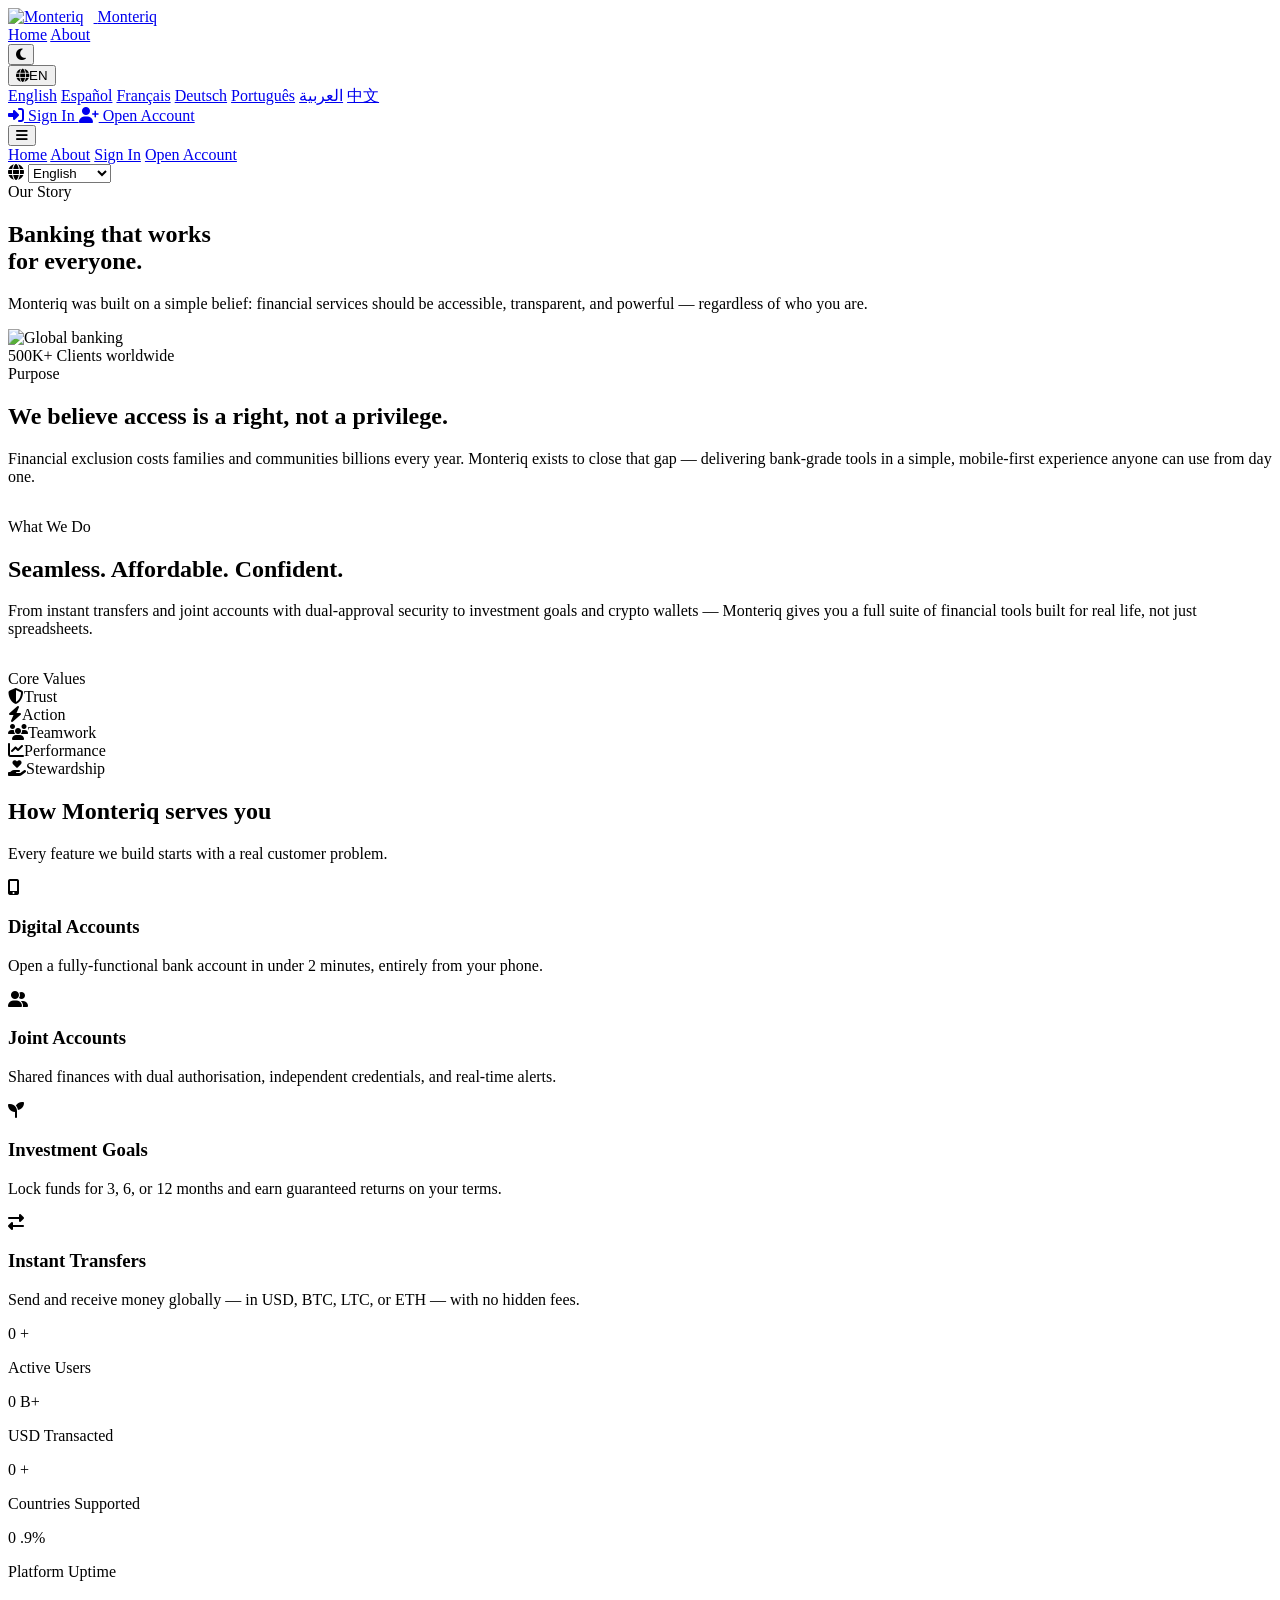
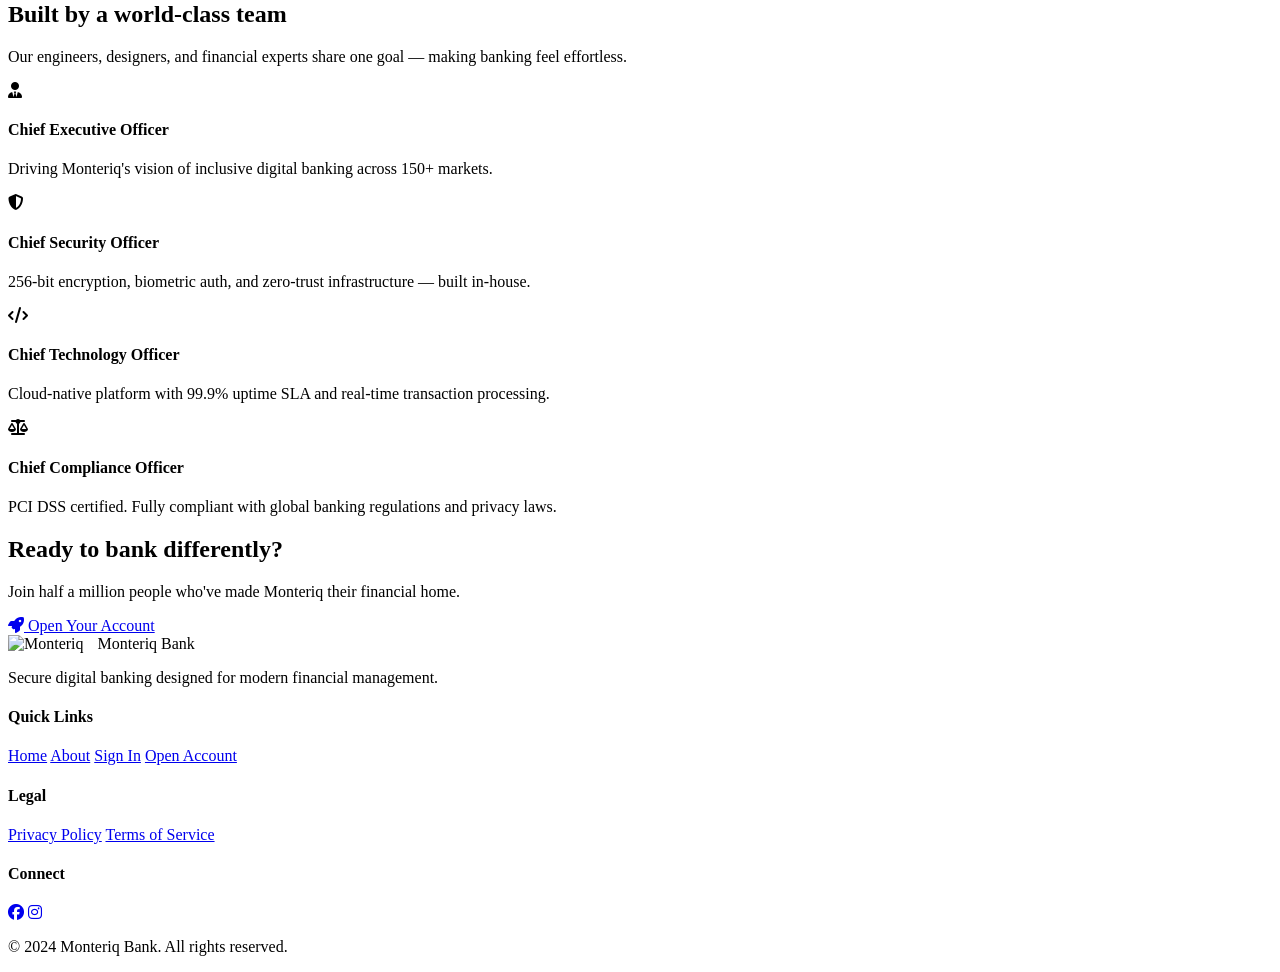
==== commit 61b3bdd7: "changes" ====
--- a/public/about.html
+++ b/public/about.html
@@ -24,19 +24,19 @@
     <link rel="apple-touch-icon" href="https://res.cloudinary.com/dcudfj0sm/image/upload/v1774079843/monteriqfavicon_h2htpp.png">
 
     <!-- Font Awesome -->
-    <link rel="stylesheet" href="https://cdnjs.cloudflare.com/ajax/libs/font-awesome/6.5.1/public/css/all.min.css">
+    <link rel="stylesheet" href="https://cdnjs.cloudflare.com/ajax/libs/font-awesome/6.5.1/css/all.min.css">
     <!-- Google Fonts -->
     <link href="https://fonts.googleapis.com/css2?family=Syne:wght@400;600;700;800&family=DM+Sans:ital,wght@0,300;0,400;0,500;0,600;1,300&display=swap" rel="stylesheet">
 
     <!-- Shared CSS -->
-    <link rel="stylesheet" href="/public/css/main.css">
-    <link rel="stylesheet" href="/public/css/components.css">
-    <link rel="stylesheet" href="/public/css/utilities.css">
-    <link rel="stylesheet" href="/public/css/theme.css">
+    <link rel="stylesheet" href="/css/main.css">
+    <link rel="stylesheet" href="/css/components.css">
+    <link rel="stylesheet" href="/css/utilities.css">
+    <link rel="stylesheet" href="/css/theme.css">
 
     <!-- About-specific CSS -->
-    <link rel="stylesheet" href="/public/css/pages/about.css">
-    <link rel="stylesheet" href="/public/css/pages/home.css">
+    <link rel="stylesheet" href="/css/pages/about.css">
+    <link rel="stylesheet" href="/css/pages/home.css">
 </head>
 <body>
 
@@ -319,12 +319,12 @@
 <!-- ══════════════════════════════════════════════
      SCRIPTS
 ══════════════════════════════════════════════ -->
-<script src="/public/js/config.js"></script>
-<script src="/public/js/utils/helpers.js"></script>
-<script src="/public/js/components/navbar.js"></script>
-<script src="/public/js/components/languageSwitcher.js"></script>
-<script src="/public/js/pages/about.js"></script>
-<script src="/public/js/legal.js"></script>
+<script src="/js/config.js"></script>
+<script src="/js/utils/helpers.js"></script>
+<script src="/js/components/navbar.js"></script>
+<script src="/js/components/languageSwitcher.js"></script>
+<script src="/js/pages/about.js"></script>
+<script src="/js/legal.js"></script>
 
 <!-- Tawk.to Live Chat -->
 <script type="text/javascript">
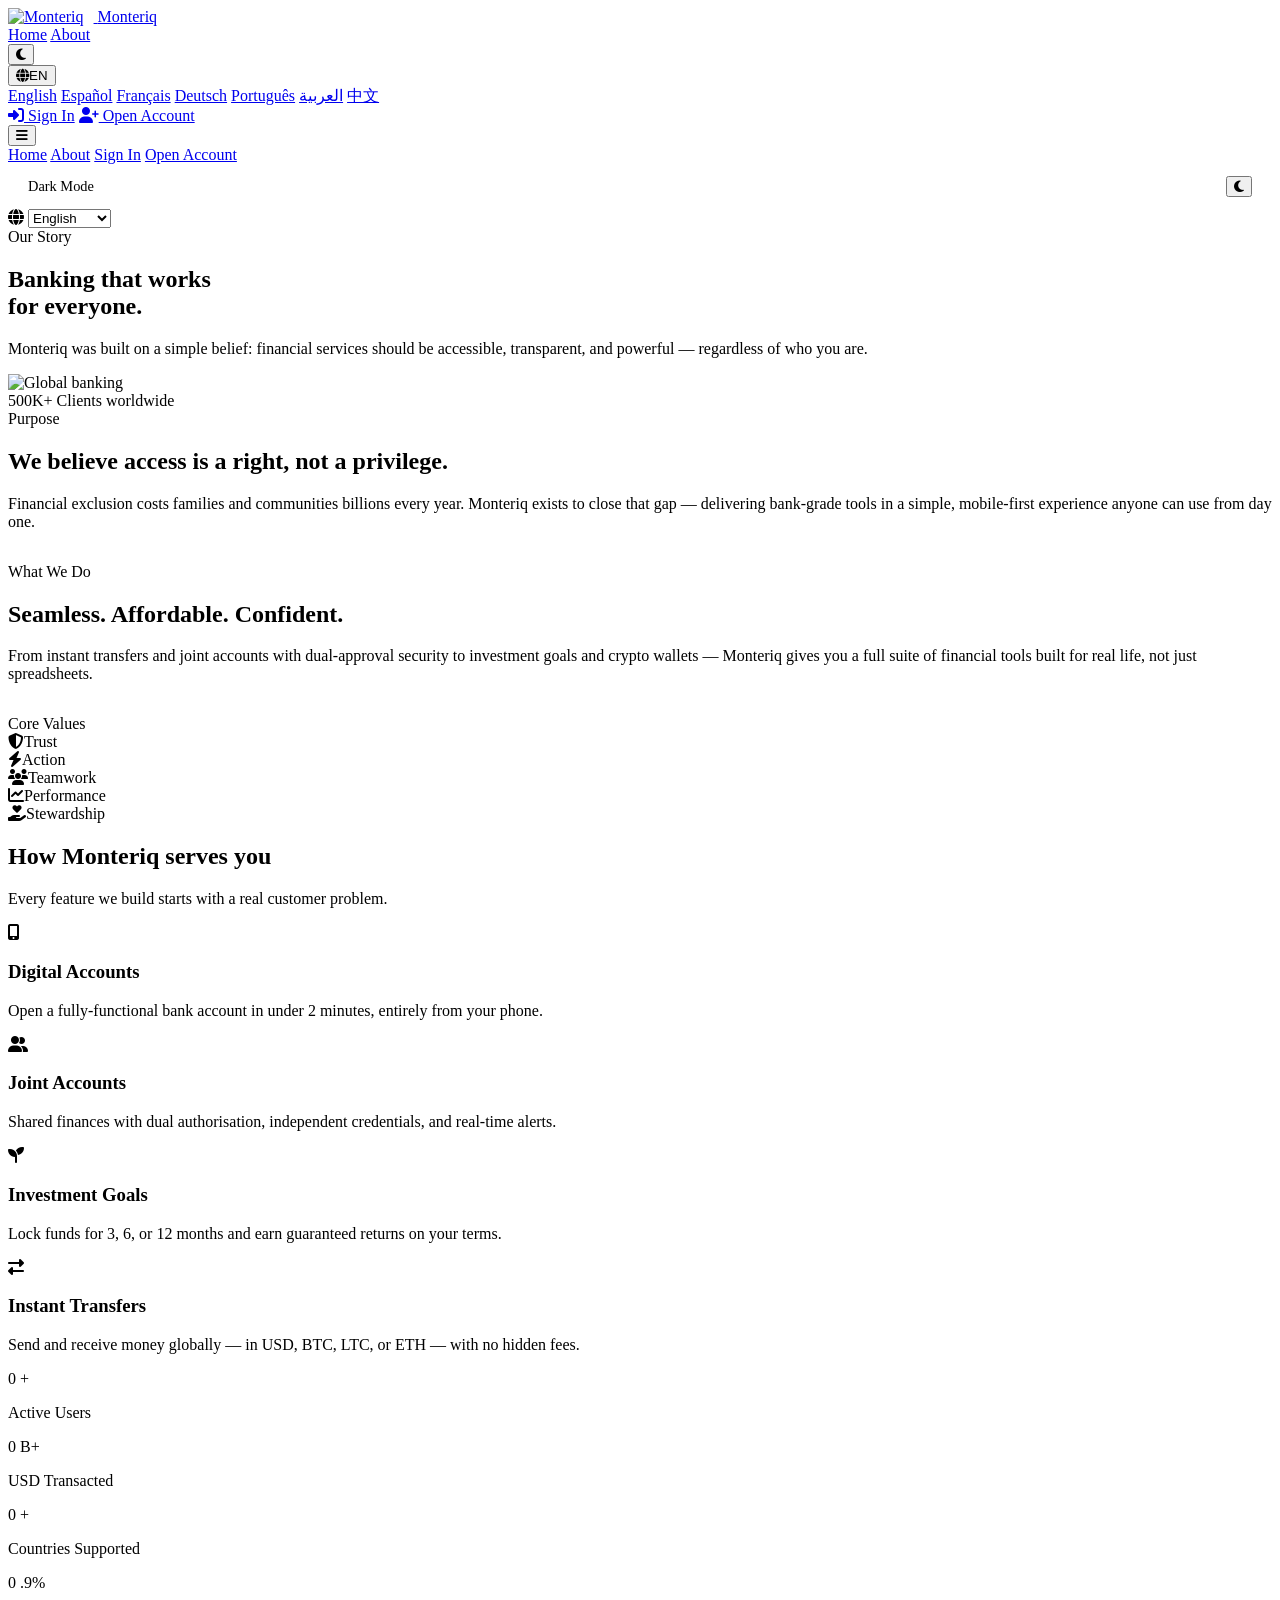
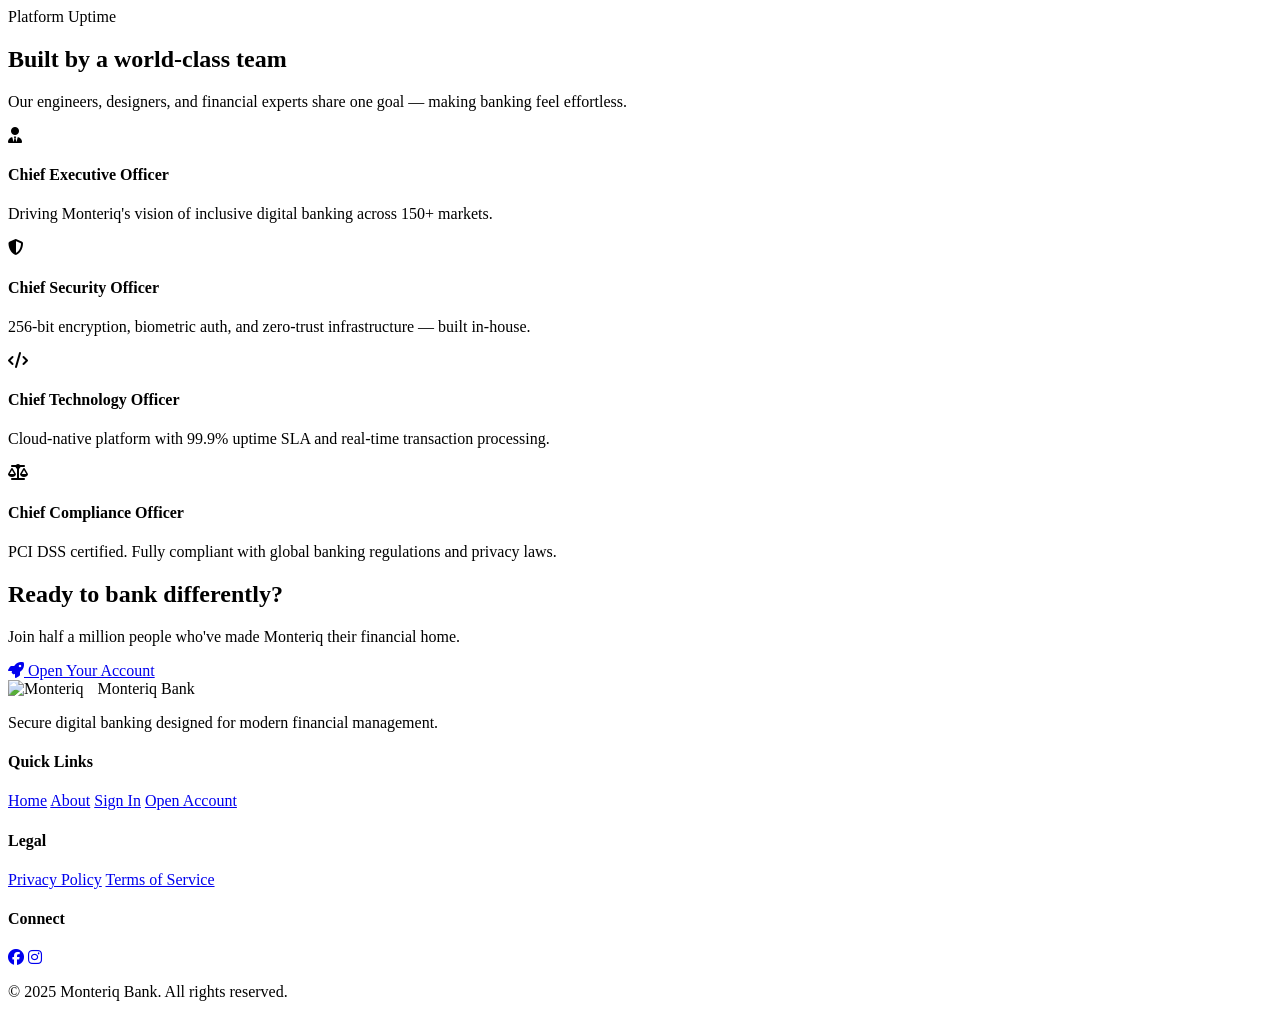
==== commit cf7b75cc: "changes" ====
--- a/public/about.html
+++ b/public/about.html
@@ -4,346 +4,296 @@
     <meta charset="UTF-8">
     <meta name="viewport" content="width=device-width, initial-scale=1.0, maximum-scale=1.0, user-scalable=yes">
     <title>About Monteriq Bank — Our Mission & Story</title>
-    
-    <!-- Open Graph / Social Media Meta Tags -->
+
     <meta property="og:title" content="Monteriq Bank">
     <meta property="og:description" content="Banking that works for everyone.">
     <meta property="og:image" content="https://res.cloudinary.com/dcudfj0sm/image/upload/v1774079843/Monteriq_OG_ptckni.png">
     <meta property="og:url" content="https://monteriq-bank.com">
     <meta property="og:type" content="website">
     <meta property="og:site_name" content="Monteriq Bank">
-    
-    <!-- Twitter Card -->
+
     <meta name="twitter:card" content="summary_large_image">
     <meta name="twitter:title" content="Monteriq Bank">
     <meta name="twitter:description" content="Banking that works for everyone.">
     <meta name="twitter:image" content="https://res.cloudinary.com/dcudfj0sm/image/upload/v1774079843/Monteriq_OG_ptckni.png">
-    
-    <!-- Favicon -->
+
     <link rel="icon" type="image/png" href="https://res.cloudinary.com/dcudfj0sm/image/upload/v1774079843/monteriqfavicon_h2htpp.png">
     <link rel="apple-touch-icon" href="https://res.cloudinary.com/dcudfj0sm/image/upload/v1774079843/monteriqfavicon_h2htpp.png">
 
-    <!-- Font Awesome -->
     <link rel="stylesheet" href="https://cdnjs.cloudflare.com/ajax/libs/font-awesome/6.5.1/css/all.min.css">
-    <!-- Google Fonts -->
     <link href="https://fonts.googleapis.com/css2?family=Syne:wght@400;600;700;800&family=DM+Sans:ital,wght@0,300;0,400;0,500;0,600;1,300&display=swap" rel="stylesheet">
 
-    <!-- Shared CSS -->
     <link rel="stylesheet" href="/css/main.css">
     <link rel="stylesheet" href="/css/components.css">
     <link rel="stylesheet" href="/css/utilities.css">
     <link rel="stylesheet" href="/css/theme.css">
-
-    <!-- About-specific CSS -->
+    <link rel="stylesheet" href="/css/legal.css">
     <link rel="stylesheet" href="/css/pages/about.css">
     <link rel="stylesheet" href="/css/pages/home.css">
 </head>
 <body>
 
-<!-- ══════════════════════════════════════════════
-     NAVBAR  (identical structure to home.html)
-══════════════════════════════════════════════ -->
-<nav class="navbar">
-    <div class="nav-container">
-        <div class="nav-left">
-            <a href="/home.html" class="logo">
-                <img src="https://res.cloudinary.com/dmbgczlom/image/upload/v1772982505/Monteriq-logo_v2s9ns.svg"
-                     alt="Monteriq" class="logo-img"
-                     style="height:36px;width:36px;margin-right:10px;">
-                <span>Monteriq</span>
+    <nav class="navbar">
+        <div class="nav-container">
+            <div class="nav-left">
+                <a href="/index.html" class="logo">
+                    <img src="https://res.cloudinary.com/dmbgczlom/image/upload/v1772982505/Monteriq-logo_v2s9ns.svg"
+                         alt="Monteriq" class="logo-img" style="height:36px;width:36px;margin-right:10px;">
+                    <span>Monteriq</span>
+                </a>
+            </div>
+            <div class="nav-right">
+                <div class="nav-links">
+                    <a href="/index.html">Home</a>
+                    <a href="/about.html" class="active">About</a>
+                </div>
+                <div class="nav-actions">
+                    <button class="theme-toggle" id="themeToggle"><i class="fas fa-moon"></i></button>
+                    <div class="language-selector">
+                        <button class="lang-btn"><i class="fas fa-globe"></i><span>EN</span></button>
+                        <div class="lang-dropdown">
+                            <a href="#" data-lang="en">English</a>
+                            <a href="#" data-lang="es">Español</a>
+                            <a href="#" data-lang="fr">Français</a>
+                            <a href="#" data-lang="de">Deutsch</a>
+                            <a href="#" data-lang="pt">Português</a>
+                            <a href="#" data-lang="ar">العربية</a>
+                            <a href="#" data-lang="zh">中文</a>
+                        </div>
+                    </div>
+                    <div class="auth-buttons">
+                        <a href="/auth.html" class="btn btn-outline"><i class="fas fa-sign-in-alt"></i> Sign In</a>
+                        <a href="/auth.html" class="btn btn-primary"><i class="fas fa-user-plus"></i> Open Account</a>
+                    </div>
+                </div>
+                <button class="mobile-menu-toggle"><i class="fas fa-bars"></i></button>
+            </div>
+        </div>
+
+        <div class="mobile-menu">
+            <a href="/index.html">Home</a>
+            <a href="/about.html">About</a>
+            <a href="/auth.html">Sign In</a>
+            <a href="/auth.html">Open Account</a>
+            <div style="display:flex;align-items:center;justify-content:space-between;padding:12px 20px;border-top:1px solid var(--border);">
+                <span style="font-size:.9rem;color:var(--text-secondary);">Dark Mode</span>
+                <button class="theme-toggle" onclick="document.getElementById('themeToggle').click()"><i class="fas fa-moon"></i></button>
+            </div>
+            <div class="mobile-lang">
+                <i class="fas fa-globe"></i>
+                <select id="mobileLangSelect">
+                    <option value="en">English</option>
+                    <option value="es">Español</option>
+                    <option value="fr">Français</option>
+                    <option value="de">Deutsch</option>
+                    <option value="pt">Português</option>
+                    <option value="ar">العربية</option>
+                    <option value="zh">中文</option>
+                </select>
+            </div>
+        </div>
+    </nav>
+
+    <!-- Hero -->
+    <section class="about-hero">
+        <div class="container">
+            <div class="about-hero__tag">Our Story</div>
+            <h1 class="about-hero__headline">
+                Banking that works<br>
+                <span class="about-hero__accent">for everyone.</span>
+            </h1>
+            <p class="about-hero__sub">
+                Monteriq was built on a simple belief: financial services should be
+                accessible, transparent, and powerful — regardless of who you are.
+            </p>
+        </div>
+    </section>
+
+    <!-- Purpose / Mission Split -->
+    <section class="about-split container">
+        <div class="about-split__visual">
+            <img src="https://res.cloudinary.com/dmbgczlom/image/upload/v1772879558/global_jevwvj.webp"
+                 alt="Global banking" class="about-split__img">
+            <div class="about-split__stat-bubble">
+                <span class="stat-num">500K+</span>
+                <span class="stat-lbl">Clients worldwide</span>
+            </div>
+        </div>
+        <div class="about-split__content">
+            <div class="about-section-tag">Purpose</div>
+            <h2 class="about-h2">We believe access is a right, not a privilege.</h2>
+            <p>Financial exclusion costs families and communities billions every year.
+               Monteriq exists to close that gap — delivering bank-grade tools in a
+               simple, mobile-first experience anyone can use from day one.</p>
+
+            <div class="about-section-tag" style="margin-top:2rem;">What We Do</div>
+            <h2 class="about-h2">Seamless. Affordable. Confident.</h2>
+            <p>From instant transfers and joint accounts with dual-approval security
+               to investment goals and crypto wallets — Monteriq gives you a full suite
+               of financial tools built for real life, not just spreadsheets.</p>
+
+            <div class="about-section-tag" style="margin-top:2rem;">Core Values</div>
+            <div class="about-values">
+                <div class="about-value"><i class="fas fa-shield-halved"></i><span>Trust</span></div>
+                <div class="about-value"><i class="fas fa-bolt"></i><span>Action</span></div>
+                <div class="about-value"><i class="fas fa-users"></i><span>Teamwork</span></div>
+                <div class="about-value"><i class="fas fa-chart-line"></i><span>Performance</span></div>
+                <div class="about-value"><i class="fas fa-hand-holding-heart"></i><span>Stewardship</span></div>
+            </div>
+        </div>
+    </section>
+
+    <!-- How We Serve -->
+    <section class="about-how">
+        <div class="container">
+            <h2 class="about-section-heading">How Monteriq serves you</h2>
+            <p class="about-section-sub">Every feature we build starts with a real customer problem.</p>
+            <div class="about-how__grid">
+                <div class="about-how__card">
+                    <div class="about-how__icon"><i class="fas fa-mobile-alt"></i></div>
+                    <h3>Digital Accounts</h3>
+                    <p>Open a fully-functional bank account in under 2 minutes, entirely from your phone.</p>
+                </div>
+                <div class="about-how__card">
+                    <div class="about-how__icon"><i class="fas fa-user-friends"></i></div>
+                    <h3>Joint Accounts</h3>
+                    <p>Shared finances with dual authorisation, independent credentials, and real-time alerts.</p>
+                </div>
+                <div class="about-how__card">
+                    <div class="about-how__icon"><i class="fas fa-seedling"></i></div>
+                    <h3>Investment Goals</h3>
+                    <p>Lock funds for 3, 6, or 12 months and earn guaranteed returns on your terms.</p>
+                </div>
+                <div class="about-how__card">
+                    <div class="about-how__icon"><i class="fas fa-exchange-alt"></i></div>
+                    <h3>Instant Transfers</h3>
+                    <p>Send and receive money globally — in USD, BTC, LTC, or ETH — with no hidden fees.</p>
+                </div>
+            </div>
+        </div>
+    </section>
+
+    <!-- Stats -->
+    <section class="about-stats">
+        <div class="container">
+            <div class="about-stats__grid">
+                <div class="about-stats__item">
+                    <span class="about-stats__num" data-count="500000">0</span>
+                    <span class="about-stats__unit">+</span>
+                    <p>Active Users</p>
+                </div>
+                <div class="about-stats__item">
+                    <span class="about-stats__num" data-count="2">0</span>
+                    <span class="about-stats__unit">B+</span>
+                    <p>USD Transacted</p>
+                </div>
+                <div class="about-stats__item">
+                    <span class="about-stats__num" data-count="150">0</span>
+                    <span class="about-stats__unit">+</span>
+                    <p>Countries Supported</p>
+                </div>
+                <div class="about-stats__item">
+                    <span class="about-stats__num" data-count="99">0</span>
+                    <span class="about-stats__unit">.9%</span>
+                    <p>Platform Uptime</p>
+                </div>
+            </div>
+        </div>
+    </section>
+
+    <!-- Leadership -->
+    <section class="about-leadership container">
+        <h2 class="about-section-heading">Built by a world-class team</h2>
+        <p class="about-section-sub">Our engineers, designers, and financial experts share one goal — making banking feel effortless.</p>
+        <div class="about-leadership__grid">
+            <div class="about-leadership__card">
+                <div class="about-leadership__avatar"><i class="fas fa-user-tie"></i></div>
+                <h4>Chief Executive Officer</h4>
+                <p>Driving Monteriq's vision of inclusive digital banking across 150+ markets.</p>
+            </div>
+            <div class="about-leadership__card">
+                <div class="about-leadership__avatar"><i class="fas fa-shield-alt"></i></div>
+                <h4>Chief Security Officer</h4>
+                <p>256-bit encryption, biometric auth, and zero-trust infrastructure — built in-house.</p>
+            </div>
+            <div class="about-leadership__card">
+                <div class="about-leadership__avatar"><i class="fas fa-code"></i></div>
+                <h4>Chief Technology Officer</h4>
+                <p>Cloud-native platform with 99.9% uptime SLA and real-time transaction processing.</p>
+            </div>
+            <div class="about-leadership__card">
+                <div class="about-leadership__avatar"><i class="fas fa-balance-scale"></i></div>
+                <h4>Chief Compliance Officer</h4>
+                <p>PCI DSS certified. Fully compliant with global banking regulations and privacy laws.</p>
+            </div>
+        </div>
+    </section>
+
+    <!-- CTA -->
+    <section class="about-cta">
+        <div class="container">
+            <h2>Ready to bank differently?</h2>
+            <p>Join half a million people who've made Monteriq their financial home.</p>
+            <a href="/auth.html" class="btn btn-primary btn-large">
+                <i class="fas fa-rocket"></i> Open Your Account
             </a>
         </div>
-
-        <div class="nav-right">
-            <div class="nav-links">
-                <a href="/home.html">Home</a>
-                <a href="/about.html" class="active">About</a>
-            </div>
-
-            <div class="nav-actions">
-                <button class="theme-toggle" id="themeToggle"><i class="fas fa-moon"></i></button>
-
-                <!-- Language selector -->
-                <div class="language-selector">
-                    <button class="lang-btn"><i class="fas fa-globe"></i><span>EN</span></button>
-                    <div class="lang-dropdown">
-                        <a href="#" data-lang="en">English</a>
-                        <a href="#" data-lang="es">Español</a>
-                        <a href="#" data-lang="fr">Français</a>
-                        <a href="#" data-lang="de">Deutsch</a>
-                        <a href="#" data-lang="pt">Português</a>
-                        <a href="#" data-lang="ar">العربية</a>
-                        <a href="#" data-lang="zh">中文</a>
-                    </div>
-                </div>
-
-                <div class="auth-buttons">
-                    <a href="/auth.html" class="btn btn-outline">
-                        <i class="fas fa-sign-in-alt"></i> Sign In
-                    </a>
-                    <a href="/auth.html" class="btn btn-primary">
-                        <i class="fas fa-user-plus"></i> Open Account
-                    </a>
-                </div>
-            </div>
-
-            <button class="mobile-menu-toggle"><i class="fas fa-bars"></i></button>
-        </div>
-    </div>
-
-    <!-- Mobile Menu -->
-    <div class="mobile-menu">
-        <a href="/home.html">Home</a>
-        <a href="/about.html">About</a>
-        <a href="/auth.html">Sign In</a>
-        <a href="/auth.html">Open Account</a>
-        <div class="mobile-lang">
-            <i class="fas fa-globe"></i>
-            <select id="mobileLangSelect">
-                <option value="en">English</option>
-                <option value="es">Español</option>
-                <option value="fr">Français</option>
-                <option value="de">Deutsch</option>
-                <option value="pt">Português</option>
-                <option value="ar">العربية</option>
-                <option value="zh">中文</option>
-            </select>
-        </div>
-    </div>
-</nav>
-
-<!-- ══════════════════════════════════════════════
-     HERO — Mission Banner (accent bg)
-══════════════════════════════════════════════ -->
-<section class="about-hero">
-    <div class="container">
-        <div class="about-hero__tag">Our Story</div>
-        <h1 class="about-hero__headline">
-            Banking that works<br>
-            <span class="about-hero__accent">for everyone.</span>
-        </h1>
-        <p class="about-hero__sub">
-            Monteriq was built on a simple belief: financial services should be
-            accessible, transparent, and powerful — regardless of who you are.
-        </p>
-    </div>
-</section>
-
-<!-- ══════════════════════════════════════════════
-     PURPOSE / MISSION SPLIT  (image + text)
-══════════════════════════════════════════════ -->
-<section class="about-split container">
-    <div class="about-split__visual">
-        <img src="https://res.cloudinary.com/dmbgczlom/image/upload/v1772879558/global_jevwvj.webp"
-             alt="Global banking" class="about-split__img">
-        <div class="about-split__stat-bubble">
-            <span class="stat-num">500K+</span>
-            <span class="stat-lbl">Clients worldwide</span>
-        </div>
-    </div>
-
-    <div class="about-split__content">
-        <div class="about-section-tag">Purpose</div>
-        <h2 class="about-h2">We believe access is a right, not a privilege.</h2>
-        <p>Financial exclusion costs families and communities billions every year.
-           Monteriq exists to close that gap — delivering bank-grade tools in a
-           simple, mobile-first experience anyone can use from day one.</p>
-
-        <div class="about-section-tag" style="margin-top:2rem;">What We Do</div>
-        <h2 class="about-h2">Seamless. Affordable. Confident.</h2>
-        <p>From instant transfers and joint accounts with dual-approval security
-           to investment goals and crypto wallets — Monteriq gives you a full suite
-           of financial tools built for real life, not just spreadsheets.</p>
-
-        <div class="about-section-tag" style="margin-top:2rem;">Core Values</div>
-        <div class="about-values">
-            <div class="about-value"><i class="fas fa-shield-halved"></i><span>Trust</span></div>
-            <div class="about-value"><i class="fas fa-bolt"></i><span>Action</span></div>
-            <div class="about-value"><i class="fas fa-users"></i><span>Teamwork</span></div>
-            <div class="about-value"><i class="fas fa-chart-line"></i><span>Performance</span></div>
-            <div class="about-value"><i class="fas fa-hand-holding-heart"></i><span>Stewardship</span></div>
-        </div>
-    </div>
-</section>
-
-<!-- ══════════════════════════════════════════════
-     HOW WE SERVE — 4-column icon grid
-══════════════════════════════════════════════ -->
-<section class="about-how">
-    <div class="container">
-        <h2 class="about-section-heading">How Monteriq serves you</h2>
-        <p class="about-section-sub">Every feature we build starts with a real customer problem.</p>
-
-        <div class="about-how__grid">
-            <div class="about-how__card">
-                <div class="about-how__icon"><i class="fas fa-mobile-alt"></i></div>
-                <h3>Digital Accounts</h3>
-                <p>Open a fully-functional bank account in under 2 minutes, entirely from your phone.</p>
-            </div>
-            <div class="about-how__card">
-                <div class="about-how__icon"><i class="fas fa-user-friends"></i></div>
-                <h3>Joint Accounts</h3>
-                <p>Shared finances with dual authorisation, independent credentials, and real-time alerts.</p>
-            </div>
-            <div class="about-how__card">
-                <div class="about-how__icon"><i class="fas fa-seedling"></i></div>
-                <h3>Investment Goals</h3>
-                <p>Lock funds for 3, 6, or 12 months and earn guaranteed returns on your terms.</p>
-            </div>
-            <div class="about-how__card">
-                <div class="about-how__icon"><i class="fas fa-exchange-alt"></i></div>
-                <h3>Instant Transfers</h3>
-                <p>Send and receive money globally — in USD, BTC, LTC, or ETH — with no hidden fees.</p>
-            </div>
-        </div>
-    </div>
-</section>
-
-<!-- ══════════════════════════════════════════════
-     STATS — credential numbers row
-══════════════════════════════════════════════ -->
-<section class="about-stats">
-    <div class="container">
-        <div class="about-stats__grid">
-            <div class="about-stats__item">
-                <span class="about-stats__num" data-count="500000">0</span>
-                <span class="about-stats__unit">+</span>
-                <p>Active Users</p>
-            </div>
-            <div class="about-stats__item">
-                <span class="about-stats__num" data-count="2">0</span>
-                <span class="about-stats__unit">B+</span>
-                <p>USD Transacted</p>
-            </div>
-            <div class="about-stats__item">
-                <span class="about-stats__num" data-count="150">0</span>
-                <span class="about-stats__unit">+</span>
-                <p>Countries Supported</p>
-            </div>
-            <div class="about-stats__item">
-                <span class="about-stats__num" data-count="99">0</span>
-                <span class="about-stats__unit">.9%</span>
-                <p>Platform Uptime</p>
-            </div>
-        </div>
-    </div>
-</section>
-
-<!-- ══════════════════════════════════════════════
-     TEAM / LEADERSHIP  (optional placeholder)
-══════════════════════════════════════════════ -->
-<section class="about-leadership container">
-    <h2 class="about-section-heading">Built by a world-class team</h2>
-    <p class="about-section-sub">Our engineers, designers, and financial experts share one goal — making banking feel effortless.</p>
-
-    <div class="about-leadership__grid">
-        <div class="about-leadership__card">
-            <div class="about-leadership__avatar"><i class="fas fa-user-tie"></i></div>
-            <h4>Chief Executive Officer</h4>
-            <p>Driving Monteriq's vision of inclusive digital banking across 150+ markets.</p>
-        </div>
-        <div class="about-leadership__card">
-            <div class="about-leadership__avatar"><i class="fas fa-shield-alt"></i></div>
-            <h4>Chief Security Officer</h4>
-            <p>256-bit encryption, biometric auth, and zero-trust infrastructure — built in-house.</p>
-        </div>
-        <div class="about-leadership__card">
-            <div class="about-leadership__avatar"><i class="fas fa-code"></i></div>
-            <h4>Chief Technology Officer</h4>
-            <p>Cloud-native platform with 99.9% uptime SLA and real-time transaction processing.</p>
-        </div>
-        <div class="about-leadership__card">
-            <div class="about-leadership__avatar"><i class="fas fa-balance-scale"></i></div>
-            <h4>Chief Compliance Officer</h4>
-            <p>PCI DSS certified. Fully compliant with global banking regulations and privacy laws.</p>
-        </div>
-    </div>
-</section>
-
-<!-- ══════════════════════════════════════════════
-     CTA
-══════════════════════════════════════════════ -->
-<section class="about-cta">
-    <div class="container">
-        <h2>Ready to bank differently?</h2>
-        <p>Join half a million people who've made Monteriq their financial home.</p>
-        <a href="/auth.html" class="btn btn-primary btn-large">
-            <i class="fas fa-rocket"></i> Open Your Account
-        </a>
-    </div>
-</section>
-
-<!-- Footer -->
-<footer class="footer">
-    <div class="container">
-        <div class="footer-grid">
-            <div class="footer-col">
-                <div class="footer-logo">
-                    <img src="https://res.cloudinary.com/dmbgczlom/image/upload/v1772982505/Monteriq-logo_v2s9ns.svg"
-                         alt="Monteriq" class="footer-logo-img"
-                         style="height: 32px; width: 32px; margin-right: 10px;">
-                    <span>Monteriq Bank</span>
-                </div>
-                <p>Secure digital banking designed for modern financial management.</p>
-            </div>
-
-            <div class="footer-col">
-                <h4>Quick Links</h4>
-                <a href="/home.html">Home</a>
-                <a href="/about.html">About</a>
-                <a href="/auth.html">Sign In</a>
-                <a href="/auth.html">Open Account</a>
-            </div>
-
-            <div class="footer-col">
-                <h4>Legal</h4>
-                <a href="#" onclick="openPrivacyPolicy(event)">Privacy Policy</a>
-                <a href="#" onclick="openTerms(event)">Terms of Service</a>
-            </div>
-
-            <div class="footer-col">
-                <h4>Connect</h4>
-                <div class="social-links">
-                    <a href="#"><i class="fab fa-facebook"></i></a>
-                    <a href="#"><i class="fab fa-instagram"></i></a>
-                </div>
-            </div>
-        </div>
-
-        <div class="footer-bottom">
-            <p>&copy; 2024 Monteriq Bank. All rights reserved.</p>
-        </div>
-    </div>
-</footer>
-
-<!-- ══════════════════════════════════════════════
-     SCRIPTS
-══════════════════════════════════════════════ -->
-<script src="/js/config.js"></script>
-<script src="/js/utils/helpers.js"></script>
-<script src="/js/components/navbar.js"></script>
-<script src="/js/components/languageSwitcher.js"></script>
-<script src="/js/pages/about.js"></script>
-<script src="/js/legal.js"></script>
-
-<!-- Tawk.to Live Chat -->
-<script type="text/javascript">
-var Tawk_API=Tawk_API||{},Tawk_LoadStart=new Date();
-(function(){
-    var s1=document.createElement("script"),s0=document.getElementsByTagName("script")[0];
-    s1.async=true;
-    s1.src='https://embed.tawk.to/69bd820f1f2eee1c3a8ff028/1jk6483t0';
-    s1.charset='UTF-8';
-    s1.setAttribute('crossorigin','*');
-    s0.parentNode.insertBefore(s1,s0);
-})();
-</script>
-
-<!-- Google Translate -->
-<div id="google_translate_element" style="display:none;"></div>
-<script>function googleTranslateElementInit(){new google.translate.TranslateElement({pageLanguage:'en'},'google_translate_element');}</script>
-<script src="https://translate.google.com/translate_a/element.js?cb=googleTranslateElementInit"></script>
-<style>.goog-te-banner-frame,.skiptranslate{display:none!important;}body{top:0!important;}.goog-te-gadget{display:none!important;}</style>
+    </section>
+
+    <!-- Footer -->
+    <footer class="footer">
+        <div class="container">
+            <div class="footer-grid">
+                <div class="footer-col">
+                    <div class="footer-logo">
+                        <img src="https://res.cloudinary.com/dmbgczlom/image/upload/v1772982505/Monteriq-logo_v2s9ns.svg"
+                             alt="Monteriq" class="footer-logo-img" style="height:32px;width:32px;margin-right:10px;">
+                        <span>Monteriq Bank</span>
+                    </div>
+                    <p>Secure digital banking designed for modern financial management.</p>
+                </div>
+                <div class="footer-col">
+                    <h4>Quick Links</h4>
+                    <a href="/index.html">Home</a>
+                    <a href="/about.html">About</a>
+                    <a href="/auth.html">Sign In</a>
+                    <a href="/auth.html">Open Account</a>
+                </div>
+                <div class="footer-col">
+                    <h4>Legal</h4>
+                    <a href="#" onclick="openPrivacyPolicy(event)">Privacy Policy</a>
+                    <a href="#" onclick="openTerms(event)">Terms of Service</a>
+                </div>
+                <div class="footer-col">
+                    <h4>Connect</h4>
+                    <div class="social-links">
+                        <a href="#"><i class="fab fa-facebook"></i></a>
+                        <a href="#"><i class="fab fa-instagram"></i></a>
+                    </div>
+                </div>
+            </div>
+            <div class="footer-bottom">
+                <p>&copy; 2025 Monteriq Bank. All rights reserved.</p>
+            </div>
+        </div>
+    </footer>
+
+    <script src="/js/config.js"></script>
+    <script src="/js/utils/helpers.js"></script>
+    <script src="/js/components/navbar.js"></script>
+    <script src="/js/components/languageSwitcher.js"></script>
+    <script src="/js/pages/about.js"></script>
+    <script src="/js/legal.js"></script>
+
+    <script type="text/javascript">
+    var Tawk_API=Tawk_API||{},Tawk_LoadStart=new Date();
+    (function(){var s1=document.createElement("script"),s0=document.getElementsByTagName("script")[0];s1.async=true;s1.src='https://embed.tawk.to/69bd820f1f2eee1c3a8ff028/1jk6483t0';s1.charset='UTF-8';s1.setAttribute('crossorigin','*');s0.parentNode.insertBefore(s1,s0);})();
+    </script>
+
+    <div id="google_translate_element" style="display:none;"></div>
+    <script>function googleTranslateElementInit(){new google.translate.TranslateElement({pageLanguage:'en'},'google_translate_element');}</script>
+    <script src="https://translate.google.com/translate_a/element.js?cb=googleTranslateElementInit"></script>
+    <style>.goog-te-banner-frame,.skiptranslate{display:none!important;}body{top:0!important;}.goog-te-gadget{display:none!important;}</style>
 
 </body>
 </html>
